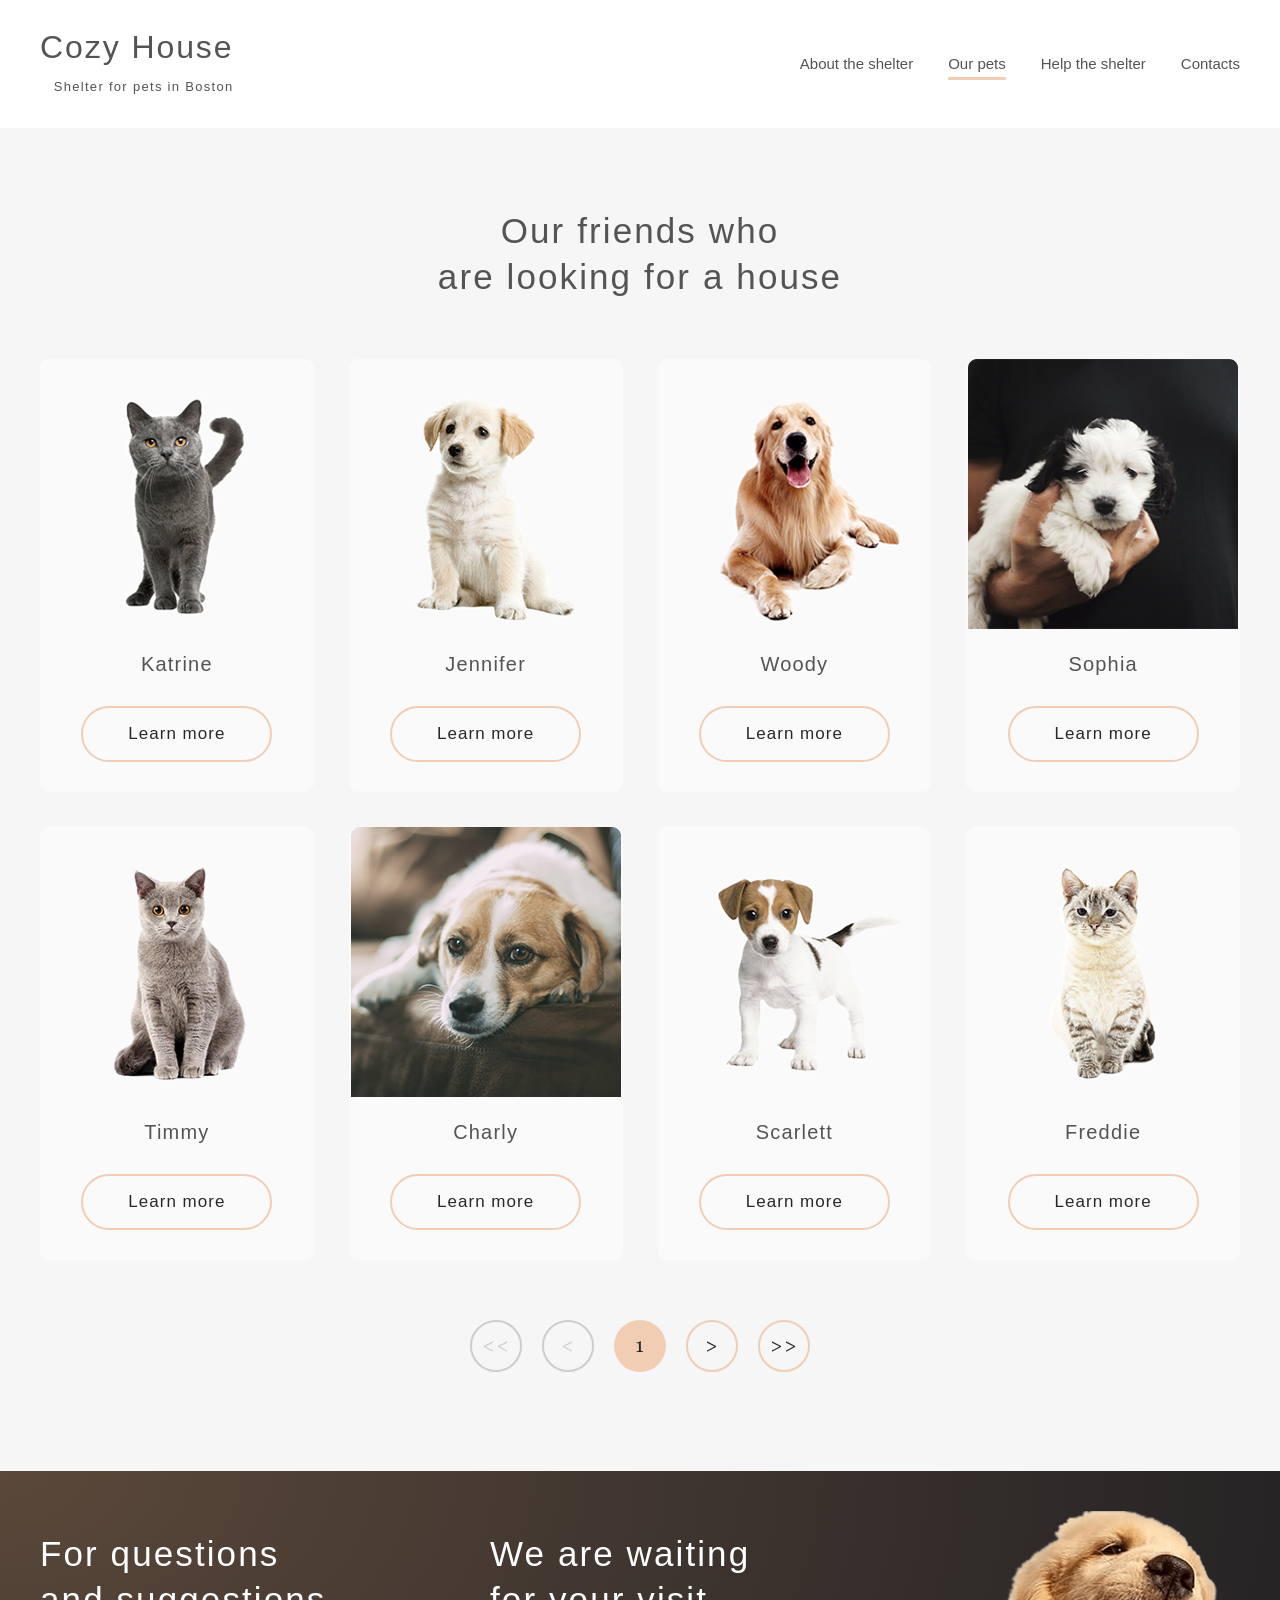
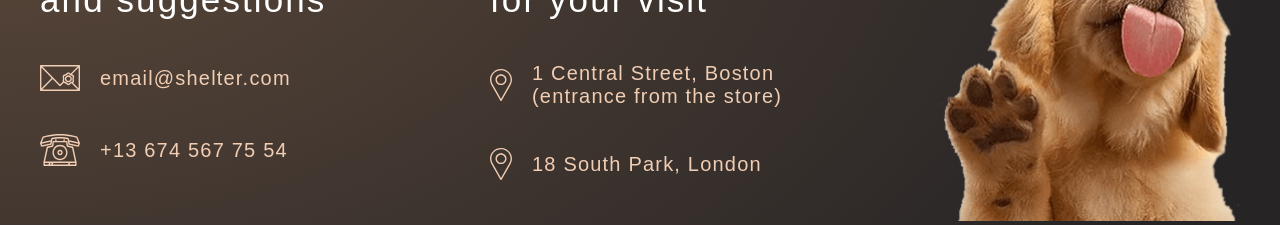
==== shelter/pets.html @ e0297986 "feat: add cursor pointer on pets pagination (Mon, Jun 15, 2026 02:22:07 PM)" ====
<!DOCTYPE html>
<html lang="en">
<head>
    <meta charset="UTF-8">
    <meta name="viewport" content="width=device-width, initial-scale=1.0">
    <title>Our Pets</title>
    <link rel="stylesheet" href="./style.css">
    <link rel="icon" type="image/png" sizes="16x16" href="./IMG/favicon.ico">
</head>
<body>
    <div class="wrapper">
        <div class="header-container">
                <header class="pets-header">
                    <a href="index.html" class="logo-link">
                         <div class="logo">
                            <div class="logo__title">
                                Cozy House
                            </div>
                            <div class="logo__subtitle">
                                Shelter for pets in Boston
                            </div>
                        </div>
                    </a>

                    <nav class="pets-nav">
                        <a href="index.html">About the shelter</a>
                        <a class="pets-active" href="pets.html">Our pets</a>
                        <a href="#our-help">Help the shelter</a>
                        <a href="#contacts">Contacts</a>
                    </nav>
                </header>
        </div>

        <section class="our-pets">
            <div class="our-pets__container container ">
                <h1 class="pets-h">Our friends who<br> are looking for a house</h1>

                <div class="pets-wrapper">
                    <div class="pet-card">
                        <figure>
                            <img src="./IMG/pets-card/pets-katrine.png" alt="Katrine">
                            
                            <figcaption>
                                Katrine
                            </figcaption>
                        </figure>
                            
                        <button class="second-button">
                            Learn more
                        </button>
                    </div>

                    <div class="pet-card">
                        <figure>
                            <img src="./IMG/pets-card/pets-jennifer.png" alt="Jennifer">
                            
                            <figcaption>
                                Jennifer
                            </figcaption>
                        </figure>
                            
                        <button class="second-button">
                            Learn more
                        </button>
                    </div>

                    <div class="pet-card">
                        <figure>
                            <img src="./IMG/pets-card/pets-woody.png" alt="Woody">
                            
                            <figcaption>
                                Woody
                            </figcaption>
                        </figure>
                            
                        <button class="second-button">
                            Learn more
                        </button>
                    </div>

                    <div class="pet-card">
                        <figure>
                            <img src="./IMG/pets-card/pets-sophia.png" alt="Sophia">
                            
                            <figcaption>
                                Sophia
                            </figcaption>
                        </figure>
                            
                        <button class="second-button">
                            Learn more
                        </button>
                    </div>

                    <div class="pet-card">
                        <figure>
                            <img src="./IMG/pets-card/pets-timmy.png" alt="Timmy">
                                
                            <figcaption>
                                Timmy
                            </figcaption>
                        </figure>
                            
                        <button class="second-button">
                            Learn more
                        </button>
                    </div>

                    <div class="pet-card">
                        <figure>
                            <img src="./IMG/pets-card/pets-charly.png" alt="Charly">
                            
                            <figcaption>
                                Charly
                            </figcaption>
                        </figure>
                            
                        <button class="second-button">
                            Learn more
                        </button>
                    </div>

                    <div class="pet-card">
                        <figure>
                            <img src="./IMG/pets-card/pets-scarlet.png" alt="Scarlett">
                            
                            <figcaption>
                                Scarlett
                            </figcaption>
                        </figure>
                            
                        <button class="second-button">
                            Learn more
                        </button>
                    </div>

                    <div class="pet-card">
                        <figure>
                            <img src="./IMG/pets-card/pets-freddie.png" alt="Freddie">
                            
                            <figcaption>
                                Freddie
                            </figcaption>
                        </figure>
                            
                        <button class="second-button">
                            Learn more
                        </button>
                    </div>

                </div>

                <div class="our-pets__pagination">
                    <div class="btn-first btn-inactive">
                        <img src="./IMG/pagination/button_paginator_inactive_first.svg" alt="button first">    
                    </div>
                    <div class="btn-prev btn-inactive">
                        <img src="./IMG/pagination/button_paginator_inactive_previos.svg" alt="button previos">
                    </div>
                    <div class="btn-active pagination__btn">
                        <img src="./IMG/pagination/button_paginator_active.svg" alt="button active">
                    </div>
                    <div class="btn-next pagination__btn">
                        <img src="./IMG/pagination/button_paginator_next.svg" alt="button next">
                    </div>
                    <div class="btn-last pagination__btn">
                        <img src="./IMG/pagination/button_paginator_last.svg" alt="button last">
                    </div>
                </div>
            </div>
        </section>

        <footer class="pets-footer">
            <div class="container">

                <div class="footer__contacts" id="contacts">
                    <div class="footer__subheading">
                        For questions and suggestions
                    </div>

                    <div class="footer__link">
                        <div class="footer-icon">
                            <svg width="40" height="32" viewBox="0 0 40 32" fill="none" xmlns="http://www.w3.org/2000/svg">
                                <path d="M39.315 3H0.684964C0.5033 3 0.329077 3.07325 0.200621 3.20362C0.0721657 3.334 0 3.51084 0 3.69522V28.3048C0 28.4892 0.0721657 28.666 0.200621 28.7964C0.329077 28.9268 0.5033 29 0.684964 29H39.315C39.4967 29 39.6709 28.9268 39.7994 28.7964C39.9278 28.666 40 28.4892 40 28.3048V3.69522C40 3.51084 39.9278 3.334 39.7994 3.20362C39.6709 3.07325 39.4967 3 39.315 3ZM32.5774 18.0331C32.6846 18.5259 32.7954 19.0355 32.6513 19.2882C32.4966 19.5596 31.9966 19.7173 31.5131 19.8699C31.1316 19.9902 30.7373 20.1147 30.3857 20.3212C30.0461 20.5206 29.7523 20.8001 29.4683 21.0704C29.0772 21.4426 28.7079 21.794 28.374 21.794C28.04 21.794 27.6706 21.4425 27.2797 21.0704C26.9956 20.8001 26.7018 20.5205 26.3622 20.3212C26.0107 20.1147 25.6163 19.9903 25.2348 19.8699C24.7513 19.7173 24.2513 19.5596 24.0967 19.2882C23.9526 19.0355 24.0633 18.5259 24.1705 18.0331C24.2584 17.6285 24.3493 17.2103 24.3493 16.7821C24.3493 16.354 24.2584 15.9356 24.1705 15.5311C24.0633 15.0383 23.9526 14.5288 24.0967 14.2759C24.2513 14.0046 24.7513 13.8468 25.2348 13.6942C25.6163 13.5739 26.0107 13.4494 26.3622 13.243C26.7018 13.0435 26.9956 12.764 27.2797 12.4937C27.6706 12.1216 28.04 11.7701 28.374 11.7701C28.7079 11.7701 29.0773 12.1216 29.4683 12.4937C29.7523 12.764 30.0461 13.0435 30.3857 13.243C30.7373 13.4493 31.1316 13.5738 31.5131 13.6941C31.9966 13.8467 32.4966 14.0045 32.6512 14.2758C32.7954 14.5286 32.6846 15.0381 32.5774 15.5309C32.4895 15.9354 32.3986 16.3537 32.3986 16.7819C32.3986 17.2102 32.4895 17.6286 32.5774 18.0331ZM30.5975 11.6608C30.5345 11.6024 30.4705 11.5416 30.4053 11.4795C29.8904 10.9896 29.2497 10.3798 28.374 10.3798C27.4982 10.3798 26.8575 10.9896 26.3426 11.4795C26.1045 11.7061 25.8796 11.9201 25.6761 12.0396C25.4574 12.168 25.1518 12.2645 24.8281 12.3666C24.1276 12.5876 23.3336 12.8381 22.9109 13.5797C22.5001 14.3004 22.6768 15.1134 22.8328 15.8307C22.9081 16.1777 22.9794 16.5055 22.9794 16.7821C22.9794 17.0587 22.9081 17.3866 22.8328 17.7336C22.6975 18.3556 22.5473 19.0496 22.7775 19.693L19.9997 22.5464L2.32449 4.39044H37.6748L30.5975 11.6608ZM11.7007 16L1.36993 26.6116V5.38812L11.7007 16ZM12.6635 16.989L19.5124 24.0242C19.5761 24.0896 19.6519 24.1416 19.7356 24.177C19.8192 24.2125 19.9089 24.2308 19.9996 24.2308C20.0902 24.2308 20.18 24.2125 20.2636 24.177C20.3472 24.1416 20.4231 24.0896 20.4868 24.0242L23.6841 20.7398C24.044 20.9494 24.4495 21.0781 24.8281 21.1976C25.1518 21.2997 25.4575 21.3962 25.6761 21.5245C25.8796 21.644 26.1044 21.8581 26.3426 22.0846C26.8575 22.5746 27.4982 23.1844 28.374 23.1844C29.2496 23.1844 29.8904 22.5746 30.4053 22.0846C30.6434 21.858 30.8682 21.644 31.0718 21.5244C31.2043 21.4466 31.3691 21.3806 31.5502 21.3179L37.675 27.6094H2.32431L12.6635 16.989ZM32.9664 20.7946C33.3117 20.6108 33.6223 20.3612 33.8371 19.9846C34.2479 19.2639 34.0711 18.4508 33.9151 17.7336C33.8398 17.3866 33.7686 17.0587 33.7686 16.7821C33.7686 16.5055 33.8398 16.1777 33.9151 15.8307C34.0711 15.1134 34.2479 14.3005 33.837 13.5797C33.4142 12.8381 32.6203 12.5876 31.9197 12.3666L31.8559 12.3463L38.6301 5.38738V26.6122L32.9664 20.7946Z" fill="#F1CDB3" />
                                <path d="M28.374 13.2424C26.451 13.2424 24.8865 14.8302 24.8865 16.782C24.8865 18.7337 26.451 20.3215 28.374 20.3215C30.297 20.3215 31.8614 18.7337 31.8614 16.782C31.8614 14.8302 30.2969 13.2424 28.374 13.2424ZM28.374 18.9311C27.2064 18.9311 26.2564 17.967 26.2564 16.782C26.2564 15.5969 27.2063 14.6328 28.374 14.6328C29.5416 14.6328 30.4915 15.5969 30.4915 16.782C30.4915 17.967 29.5415 18.9311 28.374 18.9311Z" fill="#F1CDB3" />
                            </svg>
                        </div>                  
                        <a href="mailto:email@shelter.com">email@shelter.com</a>
                    </div>

                    <div class="footer__link">
                        <div class="footer-icon">
                            <svg width="40" height="32" viewBox="0 0 40 32" fill="none" xmlns="http://www.w3.org/2000/svg">
                                <path d="M39.9461 8.89543L37.5102 2.9049C37.4685 2.80251 37.4043 2.71139 37.3226 2.63868C37.2408 2.56598 37.1437 2.51367 37.0389 2.48585L34.111 1.70799C25.5388 -0.569376 14.4609 -0.569281 5.88906 1.70799L2.96105 2.48585C2.85626 2.51367 2.75918 2.56598 2.67743 2.63868C2.59568 2.71139 2.53147 2.80251 2.48984 2.9049L0.0539764 8.89543C-0.0131281 9.06038 -0.0178273 9.24503 0.0407965 9.41333L1.01509 12.2089C1.07166 12.3713 1.18339 12.5075 1.32986 12.5925C1.47633 12.6775 1.64776 12.7056 1.8128 12.6717L11.0692 10.7747C11.2084 10.7462 11.3359 10.675 11.4348 10.5706C11.5337 10.4661 11.5993 10.3334 11.623 10.19L12.4245 5.32594C16.8365 4.18994 23.1635 4.18994 27.5753 5.32594L28.3769 10.19C28.4006 10.3335 28.4662 10.4663 28.5651 10.5707C28.664 10.6751 28.7915 10.7463 28.9307 10.7748L38.187 12.6718C38.3521 12.7056 38.5234 12.6774 38.6699 12.5924C38.8164 12.5075 38.9281 12.3714 38.9848 12.209L39.9592 9.41343C40.0178 9.2451 40.0131 9.06043 39.9461 8.89543ZM2.13193 11.1412L1.63183 9.70624L10.5973 7.78606L10.321 9.46295L2.13193 11.1412ZM11.6222 4.0568C11.4935 4.09314 11.3777 4.16636 11.2883 4.26784C11.1989 4.36933 11.1396 4.49486 11.1174 4.62969L10.848 6.26453L1.85991 8.1896L3.65015 3.78707L6.2409 3.09877C14.5991 0.878304 25.4007 0.878208 33.7593 3.09877L36.35 3.78707L38.1403 8.1896L29.1522 6.26453L28.8828 4.62969C28.8606 4.49487 28.8013 4.36936 28.7119 4.26788C28.6224 4.1664 28.5066 4.09318 28.378 4.0568C23.6016 2.70615 16.3984 2.70615 11.6222 4.0568ZM37.8681 11.1412L29.6792 9.46295L29.4028 7.78606L38.3682 9.70624L37.8681 11.1412Z" fill="#F1CDB3" />
                                <path d="M33.2901 13.1186C33.261 12.9842 33.1948 12.8612 33.0995 12.7643C33.0041 12.6673 32.8836 12.6005 32.7522 12.5717L27.9776 11.526L27.3764 7.51395C27.351 7.34431 27.2672 7.18959 27.1401 7.07781C27.013 6.96603 26.851 6.90458 26.6835 6.90458H24.814V5.96398C24.814 5.56724 24.5002 5.2456 24.1129 5.2456C23.7257 5.2456 23.4119 5.56724 23.4119 5.96398V6.90458H16.5882V5.96398C16.5882 5.56724 16.2744 5.2456 15.8871 5.2456C15.4999 5.2456 15.1861 5.56724 15.1861 5.96398V6.90458H13.3166C13.1491 6.90458 12.9871 6.96603 12.86 7.07781C12.7329 7.18959 12.6491 7.34431 12.6237 7.51395L12.0224 11.526L7.24791 12.5717C7.11654 12.6005 6.996 12.6673 6.90063 12.7643C6.80527 12.8612 6.73908 12.9842 6.70996 13.1186L3.46796 28.0878C3.45692 28.1389 3.45134 28.1911 3.45132 28.2434V31.2816C3.45132 31.4721 3.52519 31.6549 3.65666 31.7896C3.78814 31.9243 3.96645 32 4.15239 32H35.8477C36.0336 32 36.212 31.9243 36.3434 31.7896C36.4749 31.6549 36.5488 31.4721 36.5488 31.2816V28.2434C36.5488 28.1911 36.5432 28.1389 36.5321 28.0878L33.2901 13.1186ZM7.98131 13.8802L12.7885 12.8273C12.9276 12.7968 13.0544 12.7238 13.152 12.6178C13.2496 12.5118 13.3134 12.3779 13.335 12.2338L13.9183 8.34134H26.0819L26.6651 12.2338C26.6867 12.3779 26.7505 12.5118 26.8481 12.6178C26.9457 12.7238 27.0725 12.7968 27.2115 12.8273L32.0189 13.8802L34.9741 27.5251H5.0261L7.98131 13.8802ZM11.7966 28.9618L10.8935 30.5632H9.82782L10.7309 28.9618H11.7966ZM13.416 28.9618H28.6721L27.769 30.5632H12.513L13.416 28.9618ZM4.85345 28.9618H9.11142L8.20836 30.5632H4.85345V28.9618ZM29.3885 30.5632L30.2916 28.9618H35.1466V30.5632H29.3885Z" fill="#F1CDB3" />
                                <path d="M20 26.1606C24.1492 26.1606 27.5248 22.7016 27.5248 18.45C27.5248 14.1983 24.1492 10.7393 20 10.7393C15.8509 10.7393 12.4753 14.1983 12.4753 18.45C12.4753 22.7016 15.8509 26.1606 20 26.1606ZM20 12.1761C23.3761 12.1761 26.1227 14.9905 26.1227 18.45C26.1227 21.9094 23.3761 24.7238 20 24.7238C16.624 24.7238 13.8774 21.9094 13.8774 18.45C13.8774 14.9905 16.624 12.1761 20 12.1761Z" fill="#F1CDB3" />
                                <path d="M20 21.1847C21.4717 21.1847 22.6691 19.9578 22.6691 18.4497C22.6691 16.9416 21.4717 15.7147 20 15.7147C18.5283 15.7147 17.3309 16.9416 17.3309 18.4497C17.3309 19.9578 18.5283 21.1847 20 21.1847ZM20 17.1514C20.6987 17.1514 21.267 17.7338 21.267 18.4497C21.267 19.1656 20.6987 19.7479 20 19.7479C19.3014 19.7479 18.733 19.1656 18.733 18.4497C18.733 17.7339 19.3014 17.1514 20 17.1514Z" fill="#F1CDB3" />
                            </svg>
                        </div>
                        <a href="tel:+136745677554">+13 674 567 75 54</a>
                    </div>                
                </div>

                <div class="footer__address">
                    <div class="footer__subheading">
                        We are waiting for your visit
                    </div>

                    <div class="footer__link">
                        <div class="footer-icon">
                            <svg width="22" height="32" viewBox="0 0 22 32" fill="none" xmlns="http://www.w3.org/2000/svg">
                                <path d="M11 0C4.93471 0 0 4.78519 0 10.6667C0 12.4323 0.455231 14.1829 1.32064 15.7357L10.3985 31.6562C10.5193 31.8685 10.7496 32 11 32C11.2504 32 11.4807 31.8685 11.6015 31.6562L20.6827 15.7304C21.5448 14.1829 22 12.4323 22 10.6666C22 4.78519 17.0653 0 11 0ZM19.4762 15.0905L11 29.9557L2.52714 15.0964C1.77317 13.7435 1.37504 12.2116 1.37504 10.6667C1.37504 5.52019 5.69275 1.33337 11 1.33337C16.3073 1.33337 20.625 5.52025 20.625 10.6667C20.625 12.2116 20.2268 13.7435 19.4762 15.0905Z" fill="#F1CDB3" />
                                <path d="M11 5.33329C7.96737 5.33329 5.50005 7.72585 5.50005 10.6666C5.50005 13.6074 7.96737 16 11 16C14.0327 16 16.5 13.6074 16.5 10.6667C16.5 7.72592 14.0327 5.33329 11 5.33329ZM11 14.6667C8.72534 14.6667 6.87502 12.8724 6.87502 10.6667C6.87502 8.46092 8.72534 6.66667 11 6.66667C13.2747 6.66667 15.125 8.46092 15.125 10.6667C15.125 12.8724 13.2747 14.6667 11 14.6667Z" fill="#F1CDB3" />
                            </svg>
                        </div>
                        <a href="https://www.google.com/maps/place/19%C2%B056'56.4%22S+69%C2%B038'02.4%22W/@-19.9489949,-69.6365749,1078m/data=!3m2!1e3!4b1!4m4!3m3!8m2!3d-19.949!4d-69.634?entry=ttu&g_ep=EgoyMDI2MDYwMy4xIKXMDSoASAFQAw%3D%3D" target="_blank">1 Central Street, Boston (entrance from the store)</a>
                    </div>
                    
                    <div class="footer__link">
                        <div class="footer-icon">
                            <svg width="22" height="32" viewBox="0 0 22 32" fill="none" xmlns="http://www.w3.org/2000/svg">
                                <path d="M11 0C4.93471 0 0 4.78519 0 10.6667C0 12.4323 0.455231 14.1829 1.32064 15.7357L10.3985 31.6562C10.5193 31.8685 10.7496 32 11 32C11.2504 32 11.4807 31.8685 11.6015 31.6562L20.6827 15.7304C21.5448 14.1829 22 12.4323 22 10.6666C22 4.78519 17.0653 0 11 0ZM19.4762 15.0905L11 29.9557L2.52714 15.0964C1.77317 13.7435 1.37504 12.2116 1.37504 10.6667C1.37504 5.52019 5.69275 1.33337 11 1.33337C16.3073 1.33337 20.625 5.52025 20.625 10.6667C20.625 12.2116 20.2268 13.7435 19.4762 15.0905Z" fill="#F1CDB3" />
                                <path d="M11 5.33329C7.96737 5.33329 5.50005 7.72585 5.50005 10.6666C5.50005 13.6074 7.96737 16 11 16C14.0327 16 16.5 13.6074 16.5 10.6667C16.5 7.72592 14.0327 5.33329 11 5.33329ZM11 14.6667C8.72534 14.6667 6.87502 12.8724 6.87502 10.6667C6.87502 8.46092 8.72534 6.66667 11 6.66667C13.2747 6.66667 15.125 8.46092 15.125 10.6667C15.125 12.8724 13.2747 14.6667 11 14.6667Z" fill="#F1CDB3" />
                            </svg>
                        </div>
                        <a href="https://www.google.com/maps/place/19%C2%B056'56.4%22S+69%C2%B038'02.4%22W/@-16.6772664,-44.7036442,8921909m/data=!3m1!1e3!4m4!3m3!8m2!3d-19.949!4d-69.634?entry=ttu&g_ep=EgoyMDI2MDYwMy4xIKXMDSoASAFQAw%3D%3D"  target="_blank">18 South Park, London </a>
                    </div>
                </div>

                <div class="footer__img">
                    <img src="./IMG/footer-puppy.png" alt="footer puppy">
                </div>
            </div>
        </footer>
    </div>
</body>
</html>
---- shelter/style.css ----
/* body {
  overflow-y: hidden;
} */

html {
  scroll-behavior: smooth;
}

:root {
  --font-family: "Georgia", sans-serif;
  --second-family: "Arial", sans-serif;
  --third-family: "Inter", sans-serif;
}

:root {
	--color-light-xl: #fff;
	--color-light-l: #f6f6f6;
	--color-light-s: #fafafa;
	--color-dark-s: #cdcdcd;
	--color-dark-m: #b2b2b2;
	--color-dark-l: #545454;
	--color-dark-xl: #4c4c4c;
	--color-dark-2xl: #444;
	--color-dark-3xl: #292929;
	--color-primary: #f1cdb3;
	--color-primary-light: #fddcc4;
	--start-screen-gradient-background: #211f20;
	--footer-gradient-background: #211f20;
}

* {
    box-sizing: border-box;
    margin:0;
    padding: 0;
}

.main-h1 {
    width: 70%;
    font-family: var(--font-family);
    font-weight: 400;
    font-size: 44px;
    line-height: 130%;
    color: var(--color-light-xl);
}



h2,
.pets-h {
    text-align: center;
    font-family: var(--font-family);
    font-weight: 400;
    font-size: 35px;
    line-height: 130%;
    letter-spacing: 0.06em;
    color: var(--color-dark-l);
}

p {
    font-family: var(--second-family);
    font-weight: 400;
    font-size: 15px;
    line-height: 160%;
    color: var(--color-dark-xl);
}

.wrapper {
    width: 100%;
    margin-left: auto;
    margin-right: auto;
}

section {
    display: flex;
    width: 100%;
    padding: 85px 0 95px 0;
}

.container {
    width: 1280px;
    margin-left: auto;
    margin-right: auto;
    padding: 0 40px 0 40px;
    display: flex;
    justify-content: center;
}

button {
    border-width: 0;
    box-shadow: none;
    outline: none;
    font-family: var(--font-family);
    font-weight: 400;
    font-size: 17px;
    line-height: 130%;
    letter-spacing: 0.06em;
    color: var(--color-dark-3xl);
}

button:hover {
    cursor: pointer;
    box-shadow: none;
    background: var(--color-primary-light);
}

.primary_button {
    width: fit-content;
    padding: 15px 45px;
    border-radius: 100px;

    color: var(--color-dark-3xl);
    background: var(--color-primary);

    text-decoration: none;
    font-family: var(--font-family);
    font-weight: 400;
    font-size: 17px;
    line-height: 130%;
    letter-spacing: 0.06em;
    
}

.primary_button:hover {
    cursor: pointer;
    box-shadow: none;
    background: var(--color-primary-light);
}

.second-button {
    border: 2px solid var(--color-primary);
    border-radius: 100px;
    padding: 15px 45px;
    background: var(--color-light-s);
}

/*--START SCREEN---------------------------------------------------------------------*/

.start-screen {
    width: 100%;
    display: flex;
    justify-content: space-between;
    align-items: center;
    overflow: hidden;

    background: radial-gradient(100% 215.42% at 0% 0%, #5B483A 0%, #262425 100%), #211F20;
}

.start-screen .container {
    padding-top: 30px;
    flex-direction: column;
    gap: 90px;
}

header {
    width: 100%;
    display: flex;
    justify-content: space-between;
    align-items: center;
    color: var(--color-dark-l);
}

.header-container {
    width: 1280px;
    display: flex;
    align-items: center;
    padding: 30px 40px 30px 40px;
}

.pets-header .logo__title,
.pets-header .logo__subtitle,
.pets-header .logo__title,
.pets-header nav a {
    color: var(--color-dark-l);
}

.logo {
    display: flex;
    flex-direction: column;
    /* justify-content: flex-end; */
    gap: 10px;
}

.logo__title {
    font-family: var(--font-family);
    font-size: 32px;
    line-height: 110%;
    letter-spacing: 0.06em;
    color: var(--color-primary);
}

.logo__subtitle {
    font-family: var(--second-family);
    font-size: 13px;
    letter-spacing: 0.1em;
    color: var(--color-light-xl);
    text-align: right;
}

nav {
    display: flex;
    gap: 35px;
}

nav a {
    text-decoration: none;

    font-family: var(--second-family);
    font-size: 15px;
    line-height: 160%;
    color: var(--color-dark-s);
}

nav a:hover,
.active {
    text-decoration: underline;
    text-decoration-thickness: 3px;
    text-underline-offset: 8px;
 
    text-decoration-color: var(--color-primary);
    color: var(--color-light-s);
}

.pets-nav a:hover {
    text-decoration: underline;
    text-decoration-thickness: 3px;
    text-underline-offset: 8px;
 
    text-decoration-color: var(--color-primary);
    color: var(--color-dark-3xl);
}

.active:hover {
    cursor: default;
}

.pets-active {
    text-decoration: underline;
    text-decoration-thickness: 3px;
    text-underline-offset: 8px;
    text-decoration-color: var(--color-primary);
    cursor: default;
    color: var(--color-dark-3xl);
}

.pets-nav a.pets-active:hover {
    color: var(--color-dark-l);
}

.hero {
    display:flex;
    justify-content: space-between;
    align-items: center;
    gap: 40px;
}

.hero__message {
    width: 40%;
    display: flex;
    flex-direction: column;
    gap: 42px;
    padding-bottom: 75px;
}

.hero__message p {
    color: var(--color-dark-s)
}

.hero__img {
    width: 60%;
}

.hero__img img {
    width: 100%;
    display: block;
}

/*--ABOUT section---------------------------------------------------------------------*/

.about {
    padding-top: 85px;
    padding-bottom: 95px;
    background: var(--color-light-xl);
}

.about .container {
    display: flex;
    justify-content: center;
    align-items: center;
    padding-top: 0;
}

.about__img {
    margin-right: 120px;
    display: flex;
    justify-content: center;
}

.about__message {
    width: 430px;
    display: flex;
    flex-direction: column;
    gap: 25px;
}

/*--SLIDER section---------------------------------------------------------------------*/

.slider-section {
    background: var(--color-light-l);
}

.slider {
    width: 100%;
    display: flex;
    align-items: center;
    gap: 55px;
}

.slider-section .container {
    padding-top: 0;
    flex-direction: column;
    align-items: center;
    gap: 60px;
}

.slider-section h2 {
    text-align: center;
}

.slide svg:hover {
    cursor:pointer;
    border-radius: 100px;
    border: none;
    background: var(--color-primary-light);
}

.slider-wrapper {
    width: fit-content;
    overflow: hidden;
}

.slider-line {
    width: fit-content;
    display: flex;
    gap: 90px;
    overflow: hidden;

    transition: transform 1s linear;
}

.pet-card {
    display: flex;
    flex-direction: column;
    align-items: center;
    gap: 30px;
    padding-bottom: 30px;
    border-radius: 9px;
    background: var(--color-light-s);
}

.pet-card:hover {
    cursor:pointer;
    background: var(--color-light-xl);
}

.pet-card figcaption {
    margin-top: 20px;
    font-family: var(--font-family);
    font-size: 20px;
    letter-spacing: 0.06em;
    text-align: center;
    color: var(--color-dark-l);
}

.pet-card:hover .second-button {
    border: 2px solid var(--color-primary-light);
    background: var(--color-primary-light);
}

/*--HELP section---------------------------------------------------------------------*/

.help {
    justify-content: center;
}

.help h2 {
    width: 25%;
    text-align: center;
}

.help .container {
    padding: 0;
    flex-direction: column;
    align-items: center;
    gap: 60px;
}

.help__list {
    width: 85%;
    display: flex;
    flex-wrap: wrap;
    justify-content: center;
    gap: 55px 120px;
}

.help__card {
    display: flex;
    flex-direction: column;
    align-items: center;
    gap: 25px;
}

.help__description {
    font-family: var(--font-family);
    font-size: 20px;
    line-height: 115%;
    letter-spacing: 0.06em;
    text-align: center;
    color: var(--color-dark-l);
}

/*--DONATION section---------------------------------------------------------------------*/

.donation {
    display: flex;
    background: var(--color-light-l);
}

.donation__wrapper {
    width: 75%;
    padding: 0;
    display: flex;
}

.donation__img {
    margin-right: 25px;
    display: flex;
    align-items: center;
}

.donation__message {
    display: flex;
    flex-direction: column;
    
    gap: 20px;   
}

.donation__bank {
    width: fit-content;
    padding: 10px 15px;
    border-radius: 9px;

    display: flex;
    gap: 15px;    

    background: var(--color-primary);
}

.donation__card-icon,
.donation__card-numbers {
    display: flex;
    align-items: center;
}

.donation__message h2 {
    display: block;
}

.donation__subheading {
    font-family: var(--font-family);
    font-weight: 400;
    font-size: 15px;
    line-height: 110%;
    letter-spacing: 0.06em;
    color: var(--color-dark-l);
}

.donation__info {
    font-family: var(--second-family);
    font-style: italic;
    font-size: 12px;
    line-height: 150%;
    color: var(--color-dark-m);
}

.donation__card-numbers,
.logo-link {
    text-decoration: none;
    font-family: var(--font-family);
    font-size: 20px;
    line-height: 115%;
    letter-spacing: 0.06em;
    color: var(--color-dark-l);
}

/*--FOOTER-------------------------------------------------------------------------------*/

footer {
    background: radial-gradient(100% 215.42% at 0% 0%, #5B483A 0%, #262425 100%), #211F20;
}

footer .container {
    padding-top: 40px;
    justify-content: space-between;
}

.footer__contacts,
.footer__address {
    width: 25%;
    height: 100%;
    margin-top: 20px;
    margin-bottom: 35px;
    display: flex;
    flex-direction: column;
    gap: 40px;
}

.footer__subheading {
    font-family: var(--font-family);
    font-size: 35px;
    line-height: 130%;
    letter-spacing: 0.06em;
    color: var(--color-light-xl);
}

.footer-icon {
    display: flex;
    align-items: center;
}

.footer__link {
    display: flex;
    align-items: center;
    gap: 20px;
}

.footer__link a {
    text-decoration: none;
    font-family: var(--font-family);
    font-size: 20px;
    line-height: 115%;
    letter-spacing: 0.06em;
    color: var(--color-primary);
}

/*--OUR PETS PAGE-------------------------------------------------------------------------------*/

.our-pets {
    padding-top: 80px;
    background: var(--color-light-l);
}

.header-container {
    margin-left: auto;
    margin-right: auto;
}

.our-pets__container {
    display: flex;
    flex-direction: column;
    align-items: center;
    gap: 60px;
}

.our-pets__container h2 {
    text-align: center;
}

.pets-wrapper {
    width: 100%;
    display: grid;
    gap: 35px;
    grid-template-columns: repeat(4, 1fr);
    grid-template-rows: repeat(2, 1fr);
}

.our-pets__pagination {
    display: flex;
    gap: 20px;
}

.pagination__btn:hover {
    cursor:pointer;
}
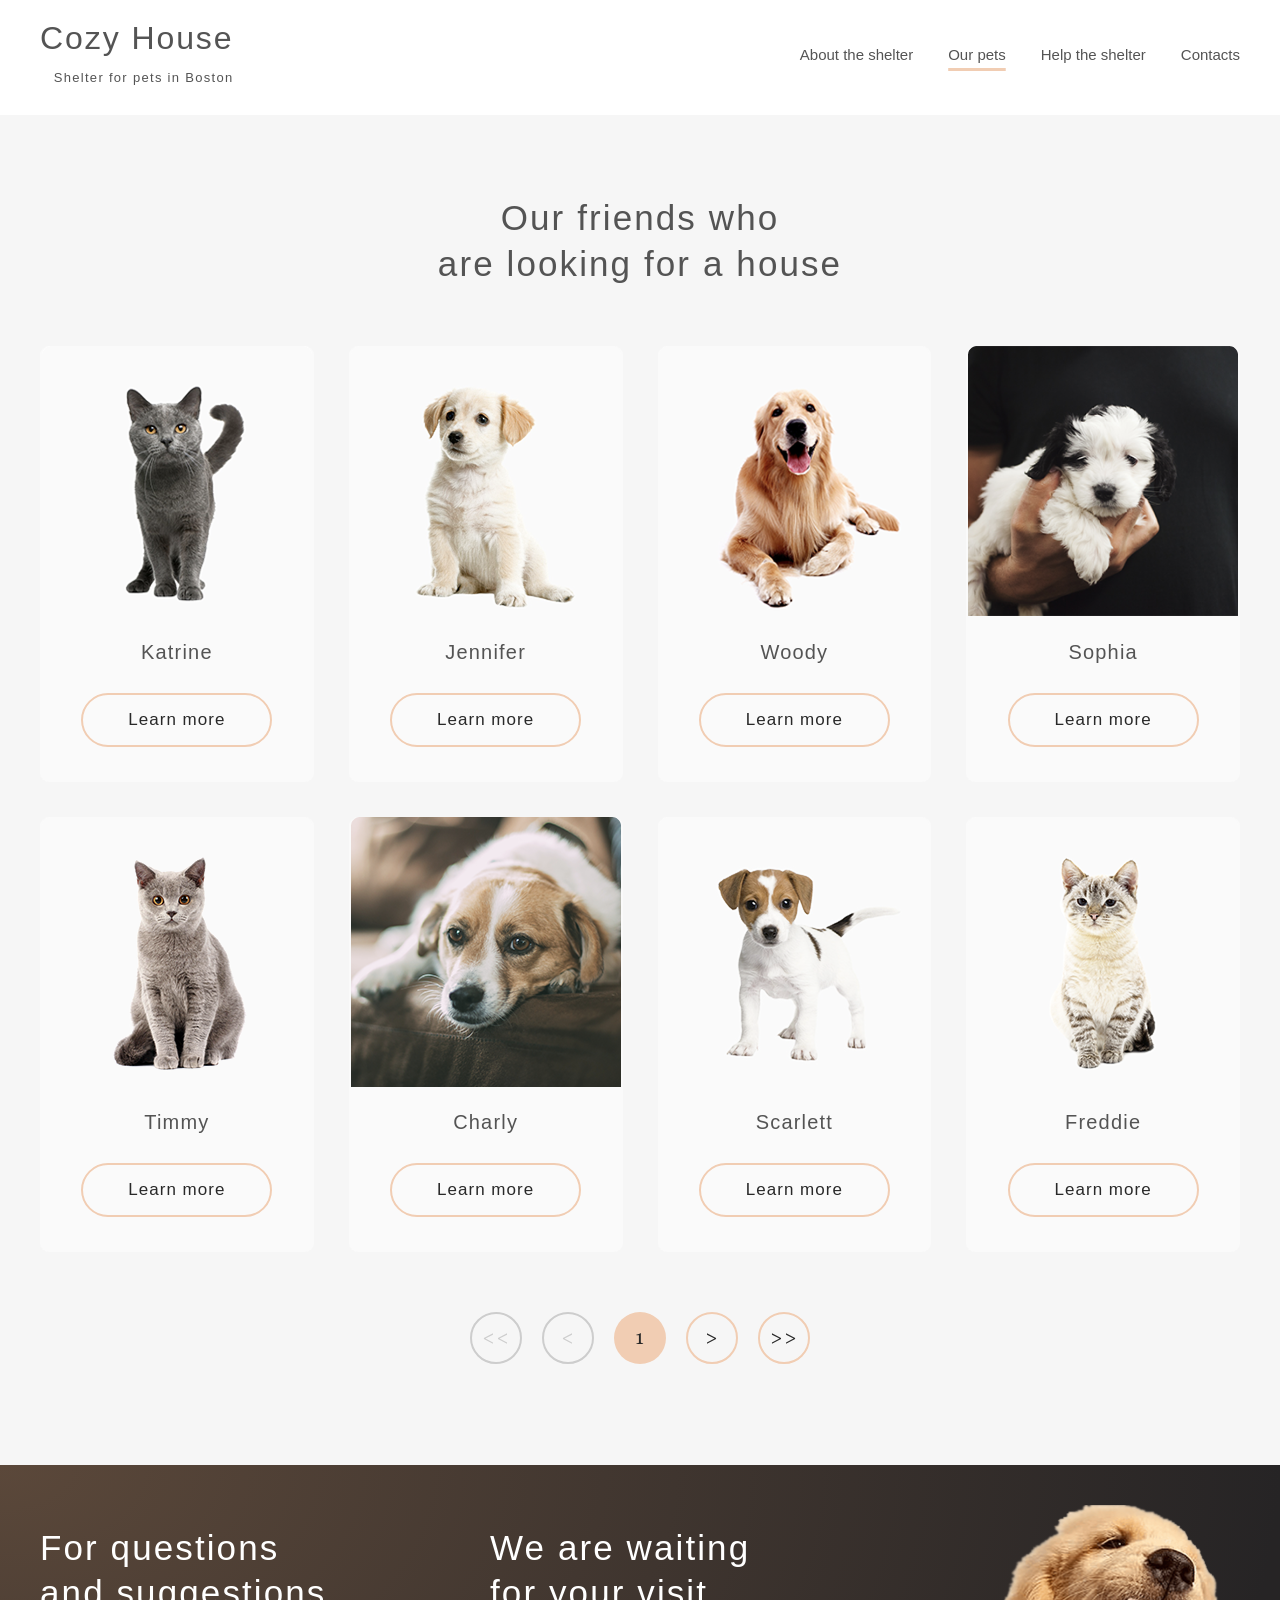
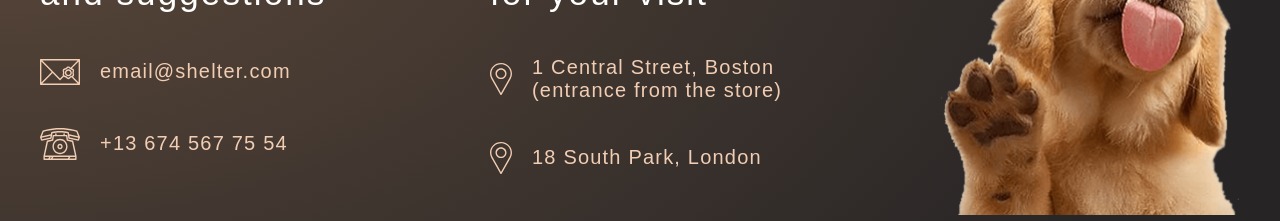
==== commit 4e4f7d02: "feat: implement pets page for 768px (Fri, Jun 19, 2026 07:45:28 PM)" ====
--- a/shelter/pets.html
+++ b/shelter/pets.html
@@ -1,5 +1,6 @@
 <!DOCTYPE html>
 <html lang="en">
+
 <head>
     <meta charset="UTF-8">
     <meta name="viewport" content="width=device-width, initial-scale=1.0">
@@ -7,28 +8,29 @@
     <link rel="stylesheet" href="./style.css">
     <link rel="icon" type="image/png" sizes="16x16" href="./IMG/favicon.ico">
 </head>
+
 <body>
     <div class="wrapper">
         <div class="header-container">
-                <header class="pets-header">
-                    <a href="index.html" class="logo-link">
-                         <div class="logo">
-                            <div class="logo__title">
-                                Cozy House
-                            </div>
-                            <div class="logo__subtitle">
-                                Shelter for pets in Boston
-                            </div>
-                        </div>
-                    </a>
-
-                    <nav class="pets-nav">
-                        <a href="index.html">About the shelter</a>
-                        <a class="pets-active" href="pets.html">Our pets</a>
-                        <a href="#our-help">Help the shelter</a>
-                        <a href="#contacts">Contacts</a>
-                    </nav>
-                </header>
+            <header class="pets-header">
+                <a href="index.html" class="logo-link">
+                    <div class="logo">
+                        <div class="logo__title">
+                            Cozy House
+                        </div>
+                        <div class="logo__subtitle">
+                            Shelter for pets in Boston
+                        </div>
+                    </div>
+                </a>
+
+                <nav class="pets-nav">
+                    <a href="index.html">About the shelter</a>
+                    <a class="pets-active" href="pets.html">Our pets</a>
+                    <a href="index.html#our-help">Help the shelter</a>
+                    <a href="#contacts">Contacts</a>
+                </nav>
+            </header>
         </div>
 
         <section class="our-pets">
@@ -39,12 +41,12 @@
                     <div class="pet-card">
                         <figure>
                             <img src="./IMG/pets-card/pets-katrine.png" alt="Katrine">
-                            
+
                             <figcaption>
                                 Katrine
                             </figcaption>
                         </figure>
-                            
+
                         <button class="second-button">
                             Learn more
                         </button>
@@ -53,12 +55,12 @@
                     <div class="pet-card">
                         <figure>
                             <img src="./IMG/pets-card/pets-jennifer.png" alt="Jennifer">
-                            
+
                             <figcaption>
                                 Jennifer
                             </figcaption>
                         </figure>
-                            
+
                         <button class="second-button">
                             Learn more
                         </button>
@@ -67,12 +69,12 @@
                     <div class="pet-card">
                         <figure>
                             <img src="./IMG/pets-card/pets-woody.png" alt="Woody">
-                            
+
                             <figcaption>
                                 Woody
                             </figcaption>
                         </figure>
-                            
+
                         <button class="second-button">
                             Learn more
                         </button>
@@ -81,12 +83,12 @@
                     <div class="pet-card">
                         <figure>
                             <img src="./IMG/pets-card/pets-sophia.png" alt="Sophia">
-                            
+
                             <figcaption>
                                 Sophia
                             </figcaption>
                         </figure>
-                            
+
                         <button class="second-button">
                             Learn more
                         </button>
@@ -95,12 +97,12 @@
                     <div class="pet-card">
                         <figure>
                             <img src="./IMG/pets-card/pets-timmy.png" alt="Timmy">
-                                
+
                             <figcaption>
                                 Timmy
                             </figcaption>
                         </figure>
-                            
+
                         <button class="second-button">
                             Learn more
                         </button>
@@ -109,12 +111,12 @@
                     <div class="pet-card">
                         <figure>
                             <img src="./IMG/pets-card/pets-charly.png" alt="Charly">
-                            
+
                             <figcaption>
                                 Charly
                             </figcaption>
                         </figure>
-                            
+
                         <button class="second-button">
                             Learn more
                         </button>
@@ -123,12 +125,12 @@
                     <div class="pet-card">
                         <figure>
                             <img src="./IMG/pets-card/pets-scarlet.png" alt="Scarlett">
-                            
+
                             <figcaption>
                                 Scarlett
                             </figcaption>
                         </figure>
-                            
+
                         <button class="second-button">
                             Learn more
                         </button>
@@ -137,12 +139,12 @@
                     <div class="pet-card">
                         <figure>
                             <img src="./IMG/pets-card/pets-freddie.png" alt="Freddie">
-                            
+
                             <figcaption>
                                 Freddie
                             </figcaption>
                         </figure>
-                            
+
                         <button class="second-button">
                             Learn more
                         </button>
@@ -152,7 +154,7 @@
 
                 <div class="our-pets__pagination">
                     <div class="btn-first btn-inactive">
-                        <img src="./IMG/pagination/button_paginator_inactive_first.svg" alt="button first">    
+                        <img src="./IMG/pagination/button_paginator_inactive_first.svg" alt="button first">
                     </div>
                     <div class="btn-prev btn-inactive">
                         <img src="./IMG/pagination/button_paginator_inactive_previos.svg" alt="button previos">
@@ -180,25 +182,39 @@
 
                     <div class="footer__link">
                         <div class="footer-icon">
-                            <svg width="40" height="32" viewBox="0 0 40 32" fill="none" xmlns="http://www.w3.org/2000/svg">
-                                <path d="M39.315 3H0.684964C0.5033 3 0.329077 3.07325 0.200621 3.20362C0.0721657 3.334 0 3.51084 0 3.69522V28.3048C0 28.4892 0.0721657 28.666 0.200621 28.7964C0.329077 28.9268 0.5033 29 0.684964 29H39.315C39.4967 29 39.6709 28.9268 39.7994 28.7964C39.9278 28.666 40 28.4892 40 28.3048V3.69522C40 3.51084 39.9278 3.334 39.7994 3.20362C39.6709 3.07325 39.4967 3 39.315 3ZM32.5774 18.0331C32.6846 18.5259 32.7954 19.0355 32.6513 19.2882C32.4966 19.5596 31.9966 19.7173 31.5131 19.8699C31.1316 19.9902 30.7373 20.1147 30.3857 20.3212C30.0461 20.5206 29.7523 20.8001 29.4683 21.0704C29.0772 21.4426 28.7079 21.794 28.374 21.794C28.04 21.794 27.6706 21.4425 27.2797 21.0704C26.9956 20.8001 26.7018 20.5205 26.3622 20.3212C26.0107 20.1147 25.6163 19.9903 25.2348 19.8699C24.7513 19.7173 24.2513 19.5596 24.0967 19.2882C23.9526 19.0355 24.0633 18.5259 24.1705 18.0331C24.2584 17.6285 24.3493 17.2103 24.3493 16.7821C24.3493 16.354 24.2584 15.9356 24.1705 15.5311C24.0633 15.0383 23.9526 14.5288 24.0967 14.2759C24.2513 14.0046 24.7513 13.8468 25.2348 13.6942C25.6163 13.5739 26.0107 13.4494 26.3622 13.243C26.7018 13.0435 26.9956 12.764 27.2797 12.4937C27.6706 12.1216 28.04 11.7701 28.374 11.7701C28.7079 11.7701 29.0773 12.1216 29.4683 12.4937C29.7523 12.764 30.0461 13.0435 30.3857 13.243C30.7373 13.4493 31.1316 13.5738 31.5131 13.6941C31.9966 13.8467 32.4966 14.0045 32.6512 14.2758C32.7954 14.5286 32.6846 15.0381 32.5774 15.5309C32.4895 15.9354 32.3986 16.3537 32.3986 16.7819C32.3986 17.2102 32.4895 17.6286 32.5774 18.0331ZM30.5975 11.6608C30.5345 11.6024 30.4705 11.5416 30.4053 11.4795C29.8904 10.9896 29.2497 10.3798 28.374 10.3798C27.4982 10.3798 26.8575 10.9896 26.3426 11.4795C26.1045 11.7061 25.8796 11.9201 25.6761 12.0396C25.4574 12.168 25.1518 12.2645 24.8281 12.3666C24.1276 12.5876 23.3336 12.8381 22.9109 13.5797C22.5001 14.3004 22.6768 15.1134 22.8328 15.8307C22.9081 16.1777 22.9794 16.5055 22.9794 16.7821C22.9794 17.0587 22.9081 17.3866 22.8328 17.7336C22.6975 18.3556 22.5473 19.0496 22.7775 19.693L19.9997 22.5464L2.32449 4.39044H37.6748L30.5975 11.6608ZM11.7007 16L1.36993 26.6116V5.38812L11.7007 16ZM12.6635 16.989L19.5124 24.0242C19.5761 24.0896 19.6519 24.1416 19.7356 24.177C19.8192 24.2125 19.9089 24.2308 19.9996 24.2308C20.0902 24.2308 20.18 24.2125 20.2636 24.177C20.3472 24.1416 20.4231 24.0896 20.4868 24.0242L23.6841 20.7398C24.044 20.9494 24.4495 21.0781 24.8281 21.1976C25.1518 21.2997 25.4575 21.3962 25.6761 21.5245C25.8796 21.644 26.1044 21.8581 26.3426 22.0846C26.8575 22.5746 27.4982 23.1844 28.374 23.1844C29.2496 23.1844 29.8904 22.5746 30.4053 22.0846C30.6434 21.858 30.8682 21.644 31.0718 21.5244C31.2043 21.4466 31.3691 21.3806 31.5502 21.3179L37.675 27.6094H2.32431L12.6635 16.989ZM32.9664 20.7946C33.3117 20.6108 33.6223 20.3612 33.8371 19.9846C34.2479 19.2639 34.0711 18.4508 33.9151 17.7336C33.8398 17.3866 33.7686 17.0587 33.7686 16.7821C33.7686 16.5055 33.8398 16.1777 33.9151 15.8307C34.0711 15.1134 34.2479 14.3005 33.837 13.5797C33.4142 12.8381 32.6203 12.5876 31.9197 12.3666L31.8559 12.3463L38.6301 5.38738V26.6122L32.9664 20.7946Z" fill="#F1CDB3" />
-                                <path d="M28.374 13.2424C26.451 13.2424 24.8865 14.8302 24.8865 16.782C24.8865 18.7337 26.451 20.3215 28.374 20.3215C30.297 20.3215 31.8614 18.7337 31.8614 16.782C31.8614 14.8302 30.2969 13.2424 28.374 13.2424ZM28.374 18.9311C27.2064 18.9311 26.2564 17.967 26.2564 16.782C26.2564 15.5969 27.2063 14.6328 28.374 14.6328C29.5416 14.6328 30.4915 15.5969 30.4915 16.782C30.4915 17.967 29.5415 18.9311 28.374 18.9311Z" fill="#F1CDB3" />
-                            </svg>
-                        </div>                  
+                            <svg width="40" height="32" viewBox="0 0 40 32" fill="none"
+                                xmlns="http://www.w3.org/2000/svg">
+                                <path
+                                    d="M39.315 3H0.684964C0.5033 3 0.329077 3.07325 0.200621 3.20362C0.0721657 3.334 0 3.51084 0 3.69522V28.3048C0 28.4892 0.0721657 28.666 0.200621 28.7964C0.329077 28.9268 0.5033 29 0.684964 29H39.315C39.4967 29 39.6709 28.9268 39.7994 28.7964C39.9278 28.666 40 28.4892 40 28.3048V3.69522C40 3.51084 39.9278 3.334 39.7994 3.20362C39.6709 3.07325 39.4967 3 39.315 3ZM32.5774 18.0331C32.6846 18.5259 32.7954 19.0355 32.6513 19.2882C32.4966 19.5596 31.9966 19.7173 31.5131 19.8699C31.1316 19.9902 30.7373 20.1147 30.3857 20.3212C30.0461 20.5206 29.7523 20.8001 29.4683 21.0704C29.0772 21.4426 28.7079 21.794 28.374 21.794C28.04 21.794 27.6706 21.4425 27.2797 21.0704C26.9956 20.8001 26.7018 20.5205 26.3622 20.3212C26.0107 20.1147 25.6163 19.9903 25.2348 19.8699C24.7513 19.7173 24.2513 19.5596 24.0967 19.2882C23.9526 19.0355 24.0633 18.5259 24.1705 18.0331C24.2584 17.6285 24.3493 17.2103 24.3493 16.7821C24.3493 16.354 24.2584 15.9356 24.1705 15.5311C24.0633 15.0383 23.9526 14.5288 24.0967 14.2759C24.2513 14.0046 24.7513 13.8468 25.2348 13.6942C25.6163 13.5739 26.0107 13.4494 26.3622 13.243C26.7018 13.0435 26.9956 12.764 27.2797 12.4937C27.6706 12.1216 28.04 11.7701 28.374 11.7701C28.7079 11.7701 29.0773 12.1216 29.4683 12.4937C29.7523 12.764 30.0461 13.0435 30.3857 13.243C30.7373 13.4493 31.1316 13.5738 31.5131 13.6941C31.9966 13.8467 32.4966 14.0045 32.6512 14.2758C32.7954 14.5286 32.6846 15.0381 32.5774 15.5309C32.4895 15.9354 32.3986 16.3537 32.3986 16.7819C32.3986 17.2102 32.4895 17.6286 32.5774 18.0331ZM30.5975 11.6608C30.5345 11.6024 30.4705 11.5416 30.4053 11.4795C29.8904 10.9896 29.2497 10.3798 28.374 10.3798C27.4982 10.3798 26.8575 10.9896 26.3426 11.4795C26.1045 11.7061 25.8796 11.9201 25.6761 12.0396C25.4574 12.168 25.1518 12.2645 24.8281 12.3666C24.1276 12.5876 23.3336 12.8381 22.9109 13.5797C22.5001 14.3004 22.6768 15.1134 22.8328 15.8307C22.9081 16.1777 22.9794 16.5055 22.9794 16.7821C22.9794 17.0587 22.9081 17.3866 22.8328 17.7336C22.6975 18.3556 22.5473 19.0496 22.7775 19.693L19.9997 22.5464L2.32449 4.39044H37.6748L30.5975 11.6608ZM11.7007 16L1.36993 26.6116V5.38812L11.7007 16ZM12.6635 16.989L19.5124 24.0242C19.5761 24.0896 19.6519 24.1416 19.7356 24.177C19.8192 24.2125 19.9089 24.2308 19.9996 24.2308C20.0902 24.2308 20.18 24.2125 20.2636 24.177C20.3472 24.1416 20.4231 24.0896 20.4868 24.0242L23.6841 20.7398C24.044 20.9494 24.4495 21.0781 24.8281 21.1976C25.1518 21.2997 25.4575 21.3962 25.6761 21.5245C25.8796 21.644 26.1044 21.8581 26.3426 22.0846C26.8575 22.5746 27.4982 23.1844 28.374 23.1844C29.2496 23.1844 29.8904 22.5746 30.4053 22.0846C30.6434 21.858 30.8682 21.644 31.0718 21.5244C31.2043 21.4466 31.3691 21.3806 31.5502 21.3179L37.675 27.6094H2.32431L12.6635 16.989ZM32.9664 20.7946C33.3117 20.6108 33.6223 20.3612 33.8371 19.9846C34.2479 19.2639 34.0711 18.4508 33.9151 17.7336C33.8398 17.3866 33.7686 17.0587 33.7686 16.7821C33.7686 16.5055 33.8398 16.1777 33.9151 15.8307C34.0711 15.1134 34.2479 14.3005 33.837 13.5797C33.4142 12.8381 32.6203 12.5876 31.9197 12.3666L31.8559 12.3463L38.6301 5.38738V26.6122L32.9664 20.7946Z"
+                                    fill="#F1CDB3" />
+                                <path
+                                    d="M28.374 13.2424C26.451 13.2424 24.8865 14.8302 24.8865 16.782C24.8865 18.7337 26.451 20.3215 28.374 20.3215C30.297 20.3215 31.8614 18.7337 31.8614 16.782C31.8614 14.8302 30.2969 13.2424 28.374 13.2424ZM28.374 18.9311C27.2064 18.9311 26.2564 17.967 26.2564 16.782C26.2564 15.5969 27.2063 14.6328 28.374 14.6328C29.5416 14.6328 30.4915 15.5969 30.4915 16.782C30.4915 17.967 29.5415 18.9311 28.374 18.9311Z"
+                                    fill="#F1CDB3" />
+                            </svg>
+                        </div>
                         <a href="mailto:email@shelter.com">email@shelter.com</a>
                     </div>
 
                     <div class="footer__link">
                         <div class="footer-icon">
-                            <svg width="40" height="32" viewBox="0 0 40 32" fill="none" xmlns="http://www.w3.org/2000/svg">
-                                <path d="M39.9461 8.89543L37.5102 2.9049C37.4685 2.80251 37.4043 2.71139 37.3226 2.63868C37.2408 2.56598 37.1437 2.51367 37.0389 2.48585L34.111 1.70799C25.5388 -0.569376 14.4609 -0.569281 5.88906 1.70799L2.96105 2.48585C2.85626 2.51367 2.75918 2.56598 2.67743 2.63868C2.59568 2.71139 2.53147 2.80251 2.48984 2.9049L0.0539764 8.89543C-0.0131281 9.06038 -0.0178273 9.24503 0.0407965 9.41333L1.01509 12.2089C1.07166 12.3713 1.18339 12.5075 1.32986 12.5925C1.47633 12.6775 1.64776 12.7056 1.8128 12.6717L11.0692 10.7747C11.2084 10.7462 11.3359 10.675 11.4348 10.5706C11.5337 10.4661 11.5993 10.3334 11.623 10.19L12.4245 5.32594C16.8365 4.18994 23.1635 4.18994 27.5753 5.32594L28.3769 10.19C28.4006 10.3335 28.4662 10.4663 28.5651 10.5707C28.664 10.6751 28.7915 10.7463 28.9307 10.7748L38.187 12.6718C38.3521 12.7056 38.5234 12.6774 38.6699 12.5924C38.8164 12.5075 38.9281 12.3714 38.9848 12.209L39.9592 9.41343C40.0178 9.2451 40.0131 9.06043 39.9461 8.89543ZM2.13193 11.1412L1.63183 9.70624L10.5973 7.78606L10.321 9.46295L2.13193 11.1412ZM11.6222 4.0568C11.4935 4.09314 11.3777 4.16636 11.2883 4.26784C11.1989 4.36933 11.1396 4.49486 11.1174 4.62969L10.848 6.26453L1.85991 8.1896L3.65015 3.78707L6.2409 3.09877C14.5991 0.878304 25.4007 0.878208 33.7593 3.09877L36.35 3.78707L38.1403 8.1896L29.1522 6.26453L28.8828 4.62969C28.8606 4.49487 28.8013 4.36936 28.7119 4.26788C28.6224 4.1664 28.5066 4.09318 28.378 4.0568C23.6016 2.70615 16.3984 2.70615 11.6222 4.0568ZM37.8681 11.1412L29.6792 9.46295L29.4028 7.78606L38.3682 9.70624L37.8681 11.1412Z" fill="#F1CDB3" />
-                                <path d="M33.2901 13.1186C33.261 12.9842 33.1948 12.8612 33.0995 12.7643C33.0041 12.6673 32.8836 12.6005 32.7522 12.5717L27.9776 11.526L27.3764 7.51395C27.351 7.34431 27.2672 7.18959 27.1401 7.07781C27.013 6.96603 26.851 6.90458 26.6835 6.90458H24.814V5.96398C24.814 5.56724 24.5002 5.2456 24.1129 5.2456C23.7257 5.2456 23.4119 5.56724 23.4119 5.96398V6.90458H16.5882V5.96398C16.5882 5.56724 16.2744 5.2456 15.8871 5.2456C15.4999 5.2456 15.1861 5.56724 15.1861 5.96398V6.90458H13.3166C13.1491 6.90458 12.9871 6.96603 12.86 7.07781C12.7329 7.18959 12.6491 7.34431 12.6237 7.51395L12.0224 11.526L7.24791 12.5717C7.11654 12.6005 6.996 12.6673 6.90063 12.7643C6.80527 12.8612 6.73908 12.9842 6.70996 13.1186L3.46796 28.0878C3.45692 28.1389 3.45134 28.1911 3.45132 28.2434V31.2816C3.45132 31.4721 3.52519 31.6549 3.65666 31.7896C3.78814 31.9243 3.96645 32 4.15239 32H35.8477C36.0336 32 36.212 31.9243 36.3434 31.7896C36.4749 31.6549 36.5488 31.4721 36.5488 31.2816V28.2434C36.5488 28.1911 36.5432 28.1389 36.5321 28.0878L33.2901 13.1186ZM7.98131 13.8802L12.7885 12.8273C12.9276 12.7968 13.0544 12.7238 13.152 12.6178C13.2496 12.5118 13.3134 12.3779 13.335 12.2338L13.9183 8.34134H26.0819L26.6651 12.2338C26.6867 12.3779 26.7505 12.5118 26.8481 12.6178C26.9457 12.7238 27.0725 12.7968 27.2115 12.8273L32.0189 13.8802L34.9741 27.5251H5.0261L7.98131 13.8802ZM11.7966 28.9618L10.8935 30.5632H9.82782L10.7309 28.9618H11.7966ZM13.416 28.9618H28.6721L27.769 30.5632H12.513L13.416 28.9618ZM4.85345 28.9618H9.11142L8.20836 30.5632H4.85345V28.9618ZM29.3885 30.5632L30.2916 28.9618H35.1466V30.5632H29.3885Z" fill="#F1CDB3" />
-                                <path d="M20 26.1606C24.1492 26.1606 27.5248 22.7016 27.5248 18.45C27.5248 14.1983 24.1492 10.7393 20 10.7393C15.8509 10.7393 12.4753 14.1983 12.4753 18.45C12.4753 22.7016 15.8509 26.1606 20 26.1606ZM20 12.1761C23.3761 12.1761 26.1227 14.9905 26.1227 18.45C26.1227 21.9094 23.3761 24.7238 20 24.7238C16.624 24.7238 13.8774 21.9094 13.8774 18.45C13.8774 14.9905 16.624 12.1761 20 12.1761Z" fill="#F1CDB3" />
-                                <path d="M20 21.1847C21.4717 21.1847 22.6691 19.9578 22.6691 18.4497C22.6691 16.9416 21.4717 15.7147 20 15.7147C18.5283 15.7147 17.3309 16.9416 17.3309 18.4497C17.3309 19.9578 18.5283 21.1847 20 21.1847ZM20 17.1514C20.6987 17.1514 21.267 17.7338 21.267 18.4497C21.267 19.1656 20.6987 19.7479 20 19.7479C19.3014 19.7479 18.733 19.1656 18.733 18.4497C18.733 17.7339 19.3014 17.1514 20 17.1514Z" fill="#F1CDB3" />
+                            <svg width="40" height="32" viewBox="0 0 40 32" fill="none"
+                                xmlns="http://www.w3.org/2000/svg">
+                                <path
+                                    d="M39.9461 8.89543L37.5102 2.9049C37.4685 2.80251 37.4043 2.71139 37.3226 2.63868C37.2408 2.56598 37.1437 2.51367 37.0389 2.48585L34.111 1.70799C25.5388 -0.569376 14.4609 -0.569281 5.88906 1.70799L2.96105 2.48585C2.85626 2.51367 2.75918 2.56598 2.67743 2.63868C2.59568 2.71139 2.53147 2.80251 2.48984 2.9049L0.0539764 8.89543C-0.0131281 9.06038 -0.0178273 9.24503 0.0407965 9.41333L1.01509 12.2089C1.07166 12.3713 1.18339 12.5075 1.32986 12.5925C1.47633 12.6775 1.64776 12.7056 1.8128 12.6717L11.0692 10.7747C11.2084 10.7462 11.3359 10.675 11.4348 10.5706C11.5337 10.4661 11.5993 10.3334 11.623 10.19L12.4245 5.32594C16.8365 4.18994 23.1635 4.18994 27.5753 5.32594L28.3769 10.19C28.4006 10.3335 28.4662 10.4663 28.5651 10.5707C28.664 10.6751 28.7915 10.7463 28.9307 10.7748L38.187 12.6718C38.3521 12.7056 38.5234 12.6774 38.6699 12.5924C38.8164 12.5075 38.9281 12.3714 38.9848 12.209L39.9592 9.41343C40.0178 9.2451 40.0131 9.06043 39.9461 8.89543ZM2.13193 11.1412L1.63183 9.70624L10.5973 7.78606L10.321 9.46295L2.13193 11.1412ZM11.6222 4.0568C11.4935 4.09314 11.3777 4.16636 11.2883 4.26784C11.1989 4.36933 11.1396 4.49486 11.1174 4.62969L10.848 6.26453L1.85991 8.1896L3.65015 3.78707L6.2409 3.09877C14.5991 0.878304 25.4007 0.878208 33.7593 3.09877L36.35 3.78707L38.1403 8.1896L29.1522 6.26453L28.8828 4.62969C28.8606 4.49487 28.8013 4.36936 28.7119 4.26788C28.6224 4.1664 28.5066 4.09318 28.378 4.0568C23.6016 2.70615 16.3984 2.70615 11.6222 4.0568ZM37.8681 11.1412L29.6792 9.46295L29.4028 7.78606L38.3682 9.70624L37.8681 11.1412Z"
+                                    fill="#F1CDB3" />
+                                <path
+                                    d="M33.2901 13.1186C33.261 12.9842 33.1948 12.8612 33.0995 12.7643C33.0041 12.6673 32.8836 12.6005 32.7522 12.5717L27.9776 11.526L27.3764 7.51395C27.351 7.34431 27.2672 7.18959 27.1401 7.07781C27.013 6.96603 26.851 6.90458 26.6835 6.90458H24.814V5.96398C24.814 5.56724 24.5002 5.2456 24.1129 5.2456C23.7257 5.2456 23.4119 5.56724 23.4119 5.96398V6.90458H16.5882V5.96398C16.5882 5.56724 16.2744 5.2456 15.8871 5.2456C15.4999 5.2456 15.1861 5.56724 15.1861 5.96398V6.90458H13.3166C13.1491 6.90458 12.9871 6.96603 12.86 7.07781C12.7329 7.18959 12.6491 7.34431 12.6237 7.51395L12.0224 11.526L7.24791 12.5717C7.11654 12.6005 6.996 12.6673 6.90063 12.7643C6.80527 12.8612 6.73908 12.9842 6.70996 13.1186L3.46796 28.0878C3.45692 28.1389 3.45134 28.1911 3.45132 28.2434V31.2816C3.45132 31.4721 3.52519 31.6549 3.65666 31.7896C3.78814 31.9243 3.96645 32 4.15239 32H35.8477C36.0336 32 36.212 31.9243 36.3434 31.7896C36.4749 31.6549 36.5488 31.4721 36.5488 31.2816V28.2434C36.5488 28.1911 36.5432 28.1389 36.5321 28.0878L33.2901 13.1186ZM7.98131 13.8802L12.7885 12.8273C12.9276 12.7968 13.0544 12.7238 13.152 12.6178C13.2496 12.5118 13.3134 12.3779 13.335 12.2338L13.9183 8.34134H26.0819L26.6651 12.2338C26.6867 12.3779 26.7505 12.5118 26.8481 12.6178C26.9457 12.7238 27.0725 12.7968 27.2115 12.8273L32.0189 13.8802L34.9741 27.5251H5.0261L7.98131 13.8802ZM11.7966 28.9618L10.8935 30.5632H9.82782L10.7309 28.9618H11.7966ZM13.416 28.9618H28.6721L27.769 30.5632H12.513L13.416 28.9618ZM4.85345 28.9618H9.11142L8.20836 30.5632H4.85345V28.9618ZM29.3885 30.5632L30.2916 28.9618H35.1466V30.5632H29.3885Z"
+                                    fill="#F1CDB3" />
+                                <path
+                                    d="M20 26.1606C24.1492 26.1606 27.5248 22.7016 27.5248 18.45C27.5248 14.1983 24.1492 10.7393 20 10.7393C15.8509 10.7393 12.4753 14.1983 12.4753 18.45C12.4753 22.7016 15.8509 26.1606 20 26.1606ZM20 12.1761C23.3761 12.1761 26.1227 14.9905 26.1227 18.45C26.1227 21.9094 23.3761 24.7238 20 24.7238C16.624 24.7238 13.8774 21.9094 13.8774 18.45C13.8774 14.9905 16.624 12.1761 20 12.1761Z"
+                                    fill="#F1CDB3" />
+                                <path
+                                    d="M20 21.1847C21.4717 21.1847 22.6691 19.9578 22.6691 18.4497C22.6691 16.9416 21.4717 15.7147 20 15.7147C18.5283 15.7147 17.3309 16.9416 17.3309 18.4497C17.3309 19.9578 18.5283 21.1847 20 21.1847ZM20 17.1514C20.6987 17.1514 21.267 17.7338 21.267 18.4497C21.267 19.1656 20.6987 19.7479 20 19.7479C19.3014 19.7479 18.733 19.1656 18.733 18.4497C18.733 17.7339 19.3014 17.1514 20 17.1514Z"
+                                    fill="#F1CDB3" />
                             </svg>
                         </div>
                         <a href="tel:+136745677554">+13 674 567 75 54</a>
-                    </div>                
+                    </div>
                 </div>
 
                 <div class="footer__address">
@@ -208,22 +224,34 @@
 
                     <div class="footer__link">
                         <div class="footer-icon">
-                            <svg width="22" height="32" viewBox="0 0 22 32" fill="none" xmlns="http://www.w3.org/2000/svg">
-                                <path d="M11 0C4.93471 0 0 4.78519 0 10.6667C0 12.4323 0.455231 14.1829 1.32064 15.7357L10.3985 31.6562C10.5193 31.8685 10.7496 32 11 32C11.2504 32 11.4807 31.8685 11.6015 31.6562L20.6827 15.7304C21.5448 14.1829 22 12.4323 22 10.6666C22 4.78519 17.0653 0 11 0ZM19.4762 15.0905L11 29.9557L2.52714 15.0964C1.77317 13.7435 1.37504 12.2116 1.37504 10.6667C1.37504 5.52019 5.69275 1.33337 11 1.33337C16.3073 1.33337 20.625 5.52025 20.625 10.6667C20.625 12.2116 20.2268 13.7435 19.4762 15.0905Z" fill="#F1CDB3" />
-                                <path d="M11 5.33329C7.96737 5.33329 5.50005 7.72585 5.50005 10.6666C5.50005 13.6074 7.96737 16 11 16C14.0327 16 16.5 13.6074 16.5 10.6667C16.5 7.72592 14.0327 5.33329 11 5.33329ZM11 14.6667C8.72534 14.6667 6.87502 12.8724 6.87502 10.6667C6.87502 8.46092 8.72534 6.66667 11 6.66667C13.2747 6.66667 15.125 8.46092 15.125 10.6667C15.125 12.8724 13.2747 14.6667 11 14.6667Z" fill="#F1CDB3" />
-                            </svg>
-                        </div>
-                        <a href="https://www.google.com/maps/place/19%C2%B056'56.4%22S+69%C2%B038'02.4%22W/@-19.9489949,-69.6365749,1078m/data=!3m2!1e3!4b1!4m4!3m3!8m2!3d-19.949!4d-69.634?entry=ttu&g_ep=EgoyMDI2MDYwMy4xIKXMDSoASAFQAw%3D%3D" target="_blank">1 Central Street, Boston (entrance from the store)</a>
-                    </div>
-                    
-                    <div class="footer__link">
-                        <div class="footer-icon">
-                            <svg width="22" height="32" viewBox="0 0 22 32" fill="none" xmlns="http://www.w3.org/2000/svg">
-                                <path d="M11 0C4.93471 0 0 4.78519 0 10.6667C0 12.4323 0.455231 14.1829 1.32064 15.7357L10.3985 31.6562C10.5193 31.8685 10.7496 32 11 32C11.2504 32 11.4807 31.8685 11.6015 31.6562L20.6827 15.7304C21.5448 14.1829 22 12.4323 22 10.6666C22 4.78519 17.0653 0 11 0ZM19.4762 15.0905L11 29.9557L2.52714 15.0964C1.77317 13.7435 1.37504 12.2116 1.37504 10.6667C1.37504 5.52019 5.69275 1.33337 11 1.33337C16.3073 1.33337 20.625 5.52025 20.625 10.6667C20.625 12.2116 20.2268 13.7435 19.4762 15.0905Z" fill="#F1CDB3" />
-                                <path d="M11 5.33329C7.96737 5.33329 5.50005 7.72585 5.50005 10.6666C5.50005 13.6074 7.96737 16 11 16C14.0327 16 16.5 13.6074 16.5 10.6667C16.5 7.72592 14.0327 5.33329 11 5.33329ZM11 14.6667C8.72534 14.6667 6.87502 12.8724 6.87502 10.6667C6.87502 8.46092 8.72534 6.66667 11 6.66667C13.2747 6.66667 15.125 8.46092 15.125 10.6667C15.125 12.8724 13.2747 14.6667 11 14.6667Z" fill="#F1CDB3" />
-                            </svg>
-                        </div>
-                        <a href="https://www.google.com/maps/place/19%C2%B056'56.4%22S+69%C2%B038'02.4%22W/@-16.6772664,-44.7036442,8921909m/data=!3m1!1e3!4m4!3m3!8m2!3d-19.949!4d-69.634?entry=ttu&g_ep=EgoyMDI2MDYwMy4xIKXMDSoASAFQAw%3D%3D"  target="_blank">18 South Park, London </a>
+                            <svg width="22" height="32" viewBox="0 0 22 32" fill="none"
+                                xmlns="http://www.w3.org/2000/svg">
+                                <path
+                                    d="M11 0C4.93471 0 0 4.78519 0 10.6667C0 12.4323 0.455231 14.1829 1.32064 15.7357L10.3985 31.6562C10.5193 31.8685 10.7496 32 11 32C11.2504 32 11.4807 31.8685 11.6015 31.6562L20.6827 15.7304C21.5448 14.1829 22 12.4323 22 10.6666C22 4.78519 17.0653 0 11 0ZM19.4762 15.0905L11 29.9557L2.52714 15.0964C1.77317 13.7435 1.37504 12.2116 1.37504 10.6667C1.37504 5.52019 5.69275 1.33337 11 1.33337C16.3073 1.33337 20.625 5.52025 20.625 10.6667C20.625 12.2116 20.2268 13.7435 19.4762 15.0905Z"
+                                    fill="#F1CDB3" />
+                                <path
+                                    d="M11 5.33329C7.96737 5.33329 5.50005 7.72585 5.50005 10.6666C5.50005 13.6074 7.96737 16 11 16C14.0327 16 16.5 13.6074 16.5 10.6667C16.5 7.72592 14.0327 5.33329 11 5.33329ZM11 14.6667C8.72534 14.6667 6.87502 12.8724 6.87502 10.6667C6.87502 8.46092 8.72534 6.66667 11 6.66667C13.2747 6.66667 15.125 8.46092 15.125 10.6667C15.125 12.8724 13.2747 14.6667 11 14.6667Z"
+                                    fill="#F1CDB3" />
+                            </svg>
+                        </div>
+                        <a href="https://www.google.com/maps/place/19%C2%B056'56.4%22S+69%C2%B038'02.4%22W/@-19.9489949,-69.6365749,1078m/data=!3m2!1e3!4b1!4m4!3m3!8m2!3d-19.949!4d-69.634?entry=ttu&g_ep=EgoyMDI2MDYwMy4xIKXMDSoASAFQAw%3D%3D"
+                            target="_blank">1 Central Street, Boston (entrance from the store)</a>
+                    </div>
+
+                    <div class="footer__link">
+                        <div class="footer-icon">
+                            <svg width="22" height="32" viewBox="0 0 22 32" fill="none"
+                                xmlns="http://www.w3.org/2000/svg">
+                                <path
+                                    d="M11 0C4.93471 0 0 4.78519 0 10.6667C0 12.4323 0.455231 14.1829 1.32064 15.7357L10.3985 31.6562C10.5193 31.8685 10.7496 32 11 32C11.2504 32 11.4807 31.8685 11.6015 31.6562L20.6827 15.7304C21.5448 14.1829 22 12.4323 22 10.6666C22 4.78519 17.0653 0 11 0ZM19.4762 15.0905L11 29.9557L2.52714 15.0964C1.77317 13.7435 1.37504 12.2116 1.37504 10.6667C1.37504 5.52019 5.69275 1.33337 11 1.33337C16.3073 1.33337 20.625 5.52025 20.625 10.6667C20.625 12.2116 20.2268 13.7435 19.4762 15.0905Z"
+                                    fill="#F1CDB3" />
+                                <path
+                                    d="M11 5.33329C7.96737 5.33329 5.50005 7.72585 5.50005 10.6666C5.50005 13.6074 7.96737 16 11 16C14.0327 16 16.5 13.6074 16.5 10.6667C16.5 7.72592 14.0327 5.33329 11 5.33329ZM11 14.6667C8.72534 14.6667 6.87502 12.8724 6.87502 10.6667C6.87502 8.46092 8.72534 6.66667 11 6.66667C13.2747 6.66667 15.125 8.46092 15.125 10.6667C15.125 12.8724 13.2747 14.6667 11 14.6667Z"
+                                    fill="#F1CDB3" />
+                            </svg>
+                        </div>
+                        <a href="https://www.google.com/maps/place/19%C2%B056'56.4%22S+69%C2%B038'02.4%22W/@-16.6772664,-44.7036442,8921909m/data=!3m1!1e3!4m4!3m3!8m2!3d-19.949!4d-69.634?entry=ttu&g_ep=EgoyMDI2MDYwMy4xIKXMDSoASAFQAw%3D%3D"
+                            target="_blank">18 South Park, London </a>
                     </div>
                 </div>
 
@@ -234,4 +262,5 @@
         </footer>
     </div>
 </body>
+
 </html>
--- a/shelter/style.css
+++ b/shelter/style.css
@@ -1,583 +1,775 @@
-/* body {
-  overflow-y: hidden;
-} */
-
-html {
-  scroll-behavior: smooth;
-}
-
 :root {
   --font-family: "Georgia", sans-serif;
   --second-family: "Arial", sans-serif;
-  --third-family: "Inter", sans-serif;
-}
-
-:root {
-	--color-light-xl: #fff;
-	--color-light-l: #f6f6f6;
-	--color-light-s: #fafafa;
-	--color-dark-s: #cdcdcd;
-	--color-dark-m: #b2b2b2;
-	--color-dark-l: #545454;
-	--color-dark-xl: #4c4c4c;
-	--color-dark-2xl: #444;
-	--color-dark-3xl: #292929;
-	--color-primary: #f1cdb3;
-	--color-primary-light: #fddcc4;
-	--start-screen-gradient-background: #211f20;
-	--footer-gradient-background: #211f20;
+
+  --color-light-xl: #fff;
+  --color-light-l: #f6f6f6;
+  --color-light-s: #fafafa;
+  --color-dark-s: #cdcdcd;
+  --color-dark-m: #b2b2b2;
+  --color-dark-l: #545454;
+  --color-dark-xl: #4c4c4c;
+  --color-dark-2xl: #444;
+  --color-dark-3xl: #292929;
+  --color-primary: #f1cdb3;
+  --color-primary-light: #fddcc4;
+  --start-screen-gradient-background: #211f20;
+  --footer-gradient-background: #211f20;
 }
 
 * {
-    box-sizing: border-box;
-    margin:0;
-    padding: 0;
+  padding: 0;
+  box-sizing: border-box;
+  margin: 0;
+}
+
+html {
+  scroll-behavior: smooth;
+}
+
+body {
+  font-family: var(--font-family);
+  font-weight: 400;
+  line-height: 130%;
+}
+
+.wrapper {
+  width: 100%;
+  margin-left: auto;
+  margin-right: auto;
 }
 
 .main-h1 {
-    width: 70%;
-    font-family: var(--font-family);
-    font-weight: 400;
-    font-size: 44px;
-    line-height: 130%;
-    color: var(--color-light-xl);
-}
-
-
+  color: var(--color-light-xl);
+  width: 70%;
+  font-weight: 400;
+  font-size: 44px;
+  line-height: 130%;
+}
 
 h2,
 .pets-h {
-    text-align: center;
-    font-family: var(--font-family);
-    font-weight: 400;
-    font-size: 35px;
-    line-height: 130%;
-    letter-spacing: 0.06em;
-    color: var(--color-dark-l);
+  text-align: center;
+  font-weight: 400;
+  font-size: 35px;
+  line-height: 130%;
+  letter-spacing: 0.06em;
+  color: var(--color-dark-l);
 }
 
 p {
-    font-family: var(--second-family);
-    font-weight: 400;
-    font-size: 15px;
-    line-height: 160%;
-    color: var(--color-dark-xl);
-}
-
-.wrapper {
-    width: 100%;
-    margin-left: auto;
-    margin-right: auto;
+  font-family: var(--second-family);
+  font-size: 15px;
+  line-height: 160%;
+  color: var(--color-dark-xl);
 }
 
 section {
-    display: flex;
-    width: 100%;
-    padding: 85px 0 95px 0;
+  width: 100%;
+  display: flex;
+  padding: 85px 0 95px 0;
 }
 
 .container {
-    width: 1280px;
-    margin-left: auto;
-    margin-right: auto;
-    padding: 0 40px 0 40px;
-    display: flex;
-    justify-content: center;
+  width: 1280px;
+  margin-left: auto;
+  margin-right: auto;
+  padding: 0 40px 0 40px;
+  display: flex;
+  justify-content: center;
 }
 
 button {
-    border-width: 0;
-    box-shadow: none;
-    outline: none;
-    font-family: var(--font-family);
-    font-weight: 400;
-    font-size: 17px;
-    line-height: 130%;
-    letter-spacing: 0.06em;
-    color: var(--color-dark-3xl);
+  border-width: 0;
+  box-shadow: none;
+  outline: none;
+  font-size: 17px;
+  letter-spacing: 0.06em;
+  color: var(--color-dark-3xl);
+  transition: background 1s ease;
 }
 
 button:hover {
-    cursor: pointer;
-    box-shadow: none;
-    background: var(--color-primary-light);
+  cursor: pointer;
+  box-shadow: none;
+  background: var(--color-primary-light);
 }
 
 .primary_button {
-    width: fit-content;
-    padding: 15px 45px;
-    border-radius: 100px;
-
-    color: var(--color-dark-3xl);
-    background: var(--color-primary);
-
-    text-decoration: none;
-    font-family: var(--font-family);
-    font-weight: 400;
-    font-size: 17px;
-    line-height: 130%;
-    letter-spacing: 0.06em;
-    
+  width: fit-content;
+  padding: 15px 45px;
+  border-radius: 100px;
+
+  color: var(--color-dark-3xl);
+  background: var(--color-primary);
+
+  text-decoration: none;
+  font-size: 17px;
+  letter-spacing: 0.06em;
+
+  transition: background 1s ease;
 }
 
 .primary_button:hover {
-    cursor: pointer;
-    box-shadow: none;
-    background: var(--color-primary-light);
+  box-shadow: none;
+  background: var(--color-primary-light);
 }
 
 .second-button {
-    border: 2px solid var(--color-primary);
-    border-radius: 100px;
-    padding: 15px 45px;
-    background: var(--color-light-s);
+  border: 2px solid var(--color-primary);
+  border-radius: 100px;
+  padding: 15px 45px;
+  background: var(--color-light-s);
 }
 
 /*--START SCREEN---------------------------------------------------------------------*/
 
 .start-screen {
-    width: 100%;
-    display: flex;
-    justify-content: space-between;
-    align-items: center;
-    overflow: hidden;
-
-    background: radial-gradient(100% 215.42% at 0% 0%, #5B483A 0%, #262425 100%), #211F20;
+  width: 100%;
+  display: flex;
+  justify-content: space-between;
+  align-items: center;
+  overflow: hidden;
+
+  background: radial-gradient(100% 215.42% at 0% 0%, #5b483a 0%, #262425 100%),
+    #211f20;
 }
 
 .start-screen .container {
-    padding-top: 30px;
-    flex-direction: column;
-    gap: 90px;
+  padding-top: 30px;
+  flex-direction: column;
+  gap: 90px;
 }
 
 header {
-    width: 100%;
-    display: flex;
-    justify-content: space-between;
-    align-items: center;
-    color: var(--color-dark-l);
+  width: 100%;
+  height: 60px;
+  display: flex;
+  justify-content: space-between;
+  align-items: center;
+  color: var(--color-dark-l);
 }
 
 .header-container {
-    width: 1280px;
-    display: flex;
-    align-items: center;
-    padding: 30px 40px 30px 40px;
+  width: 1280px;
+  display: flex;
+  align-items: center;
+  padding: 25px 40px 30px 40px;
 }
 
 .pets-header .logo__title,
 .pets-header .logo__subtitle,
 .pets-header .logo__title,
 .pets-header nav a {
-    color: var(--color-dark-l);
+  color: var(--color-dark-l);
 }
 
 .logo {
-    display: flex;
-    flex-direction: column;
-    /* justify-content: flex-end; */
-    gap: 10px;
+  display: flex;
+  flex-direction: column;
+  gap: 10px;
 }
 
 .logo__title {
-    font-family: var(--font-family);
-    font-size: 32px;
-    line-height: 110%;
-    letter-spacing: 0.06em;
-    color: var(--color-primary);
+  font-size: 32px;
+  line-height: 110%;
+  letter-spacing: 0.06em;
+  color: var(--color-primary);
 }
 
 .logo__subtitle {
-    font-family: var(--second-family);
-    font-size: 13px;
-    letter-spacing: 0.1em;
-    color: var(--color-light-xl);
-    text-align: right;
+  font-family: var(--second-family);
+  font-size: 13px;
+  letter-spacing: 0.1em;
+  color: var(--color-light-xl);
+  text-align: right;
 }
 
 nav {
-    display: flex;
-    gap: 35px;
+  display: flex;
+  gap: 35px;
 }
 
 nav a {
-    text-decoration: none;
-
-    font-family: var(--second-family);
-    font-size: 15px;
-    line-height: 160%;
-    color: var(--color-dark-s);
+  text-decoration: none;
+
+  font-family: var(--second-family);
+  font-size: 15px;
+  line-height: 160%;
+  color: var(--color-dark-s);
+  transition:
+    text-decoration 1s ease,
+    color 1s ease;
 }
 
 nav a:hover,
 .active {
-    text-decoration: underline;
-    text-decoration-thickness: 3px;
-    text-underline-offset: 8px;
- 
-    text-decoration-color: var(--color-primary);
-    color: var(--color-light-s);
+  text-decoration: underline;
+  text-decoration-thickness: 3px;
+  text-underline-offset: 8px;
+
+  text-decoration-color: var(--color-primary);
+  color: var(--color-light-s);
 }
 
 .pets-nav a:hover {
-    text-decoration: underline;
-    text-decoration-thickness: 3px;
-    text-underline-offset: 8px;
- 
-    text-decoration-color: var(--color-primary);
-    color: var(--color-dark-3xl);
+  text-decoration: underline;
+  text-decoration-thickness: 3px;
+  text-underline-offset: 8px;
+
+  text-decoration-color: var(--color-primary);
+  color: var(--color-dark-3xl);
 }
 
 .active:hover {
-    cursor: default;
+  cursor: default;
 }
 
 .pets-active {
-    text-decoration: underline;
-    text-decoration-thickness: 3px;
-    text-underline-offset: 8px;
-    text-decoration-color: var(--color-primary);
-    cursor: default;
-    color: var(--color-dark-3xl);
+  text-decoration: underline;
+  text-decoration-thickness: 3px;
+  text-underline-offset: 8px;
+  text-decoration-color: var(--color-primary);
+  cursor: default;
+  color: var(--color-dark-3xl);
 }
 
 .pets-nav a.pets-active:hover {
-    color: var(--color-dark-l);
+  color: var(--color-dark-l);
 }
 
 .hero {
-    display:flex;
-    justify-content: space-between;
+  display: flex;
+  justify-content: space-between;
+  align-items: center;
+  gap: 30px;
+}
+
+.hero__message {
+  width: 42%;
+  display: flex;
+  flex-direction: column;
+  gap: 42px;
+  padding-bottom: 75px;
+}
+
+.hero__message p {
+  color: var(--color-dark-s);
+}
+
+.hero__img {
+  width: 60%;
+}
+
+.hero__img img {
+  width: 100%;
+  display: block;
+}
+
+/*--ABOUT section---------------------------------------------------------------------*/
+
+.about {
+  padding-top: 85px;
+  padding-bottom: 95px;
+  background: var(--color-light-xl);
+}
+
+.about .container {
+  display: flex;
+  justify-content: center;
+  align-items: center;
+  padding-top: 0;
+}
+
+.about-h2 {
+  text-align: left;
+}
+
+.about__img {
+  margin-right: 120px;
+  display: flex;
+  justify-content: center;
+}
+
+.about__message {
+  width: 430px;
+  display: flex;
+  flex-direction: column;
+  gap: 25px;
+}
+
+/*--SLIDER section---------------------------------------------------------------------*/
+
+.slider-section {
+  background: var(--color-light-l);
+}
+
+.slider {
+  width: 100%;
+  display: flex;
+  align-items: center;
+  gap: 55px;
+}
+
+.slider-section .container {
+  padding-top: 0;
+  flex-direction: column;
+  align-items: center;
+  gap: 60px;
+}
+
+.slider-section h2 {
+  text-align: center;
+}
+
+.slide svg {
+  border-radius: 100px;
+}
+
+.slide .arrow-background {
+  fill: transparent;
+  stroke: var(--color-primary);
+  transition:
+    fill 1s ease,
+    stroke 1s ease;
+}
+
+.slide:hover .arrow-background {
+  cursor: pointer;
+  fill: var(--color-primary-light);
+  stroke: var(--color-primary-light);
+}
+
+.slider-wrapper {
+  width: fit-content;
+  overflow: hidden;
+}
+
+.slider-line {
+  width: fit-content;
+  display: flex;
+  gap: 90px;
+  overflow: hidden;
+
+  transition: transform 1s linear;
+}
+
+.pet-card {
+  display: flex;
+  flex-direction: column;
+  align-items: center;
+  gap: 30px;
+  padding-bottom: 35px;
+  border-radius: 9px;
+  background: var(--color-light-s);
+  transition: background 0.8s ease;
+}
+
+.pet-card:hover {
+  cursor: pointer;
+  background: var(--color-light-xl);
+}
+
+.pet-card figcaption {
+  margin-top: 20px;
+  font-size: 20px;
+  letter-spacing: 0.06em;
+  text-align: center;
+  color: var(--color-dark-l);
+}
+
+.pet-card:hover .second-button {
+  border: 2px solid var(--color-primary-light);
+  background: var(--color-primary-light);
+}
+
+/*--HELP section---------------------------------------------------------------------*/
+
+.help {
+  justify-content: center;
+}
+
+.help h2 {
+  width: 25%;
+  text-align: center;
+}
+
+.help .container {
+  padding: 0;
+  flex-direction: column;
+  align-items: center;
+  gap: 60px;
+}
+
+.help__list {
+  width: 85%;
+  display: flex;
+  flex-wrap: wrap;
+  justify-content: center;
+  gap: 55px 120px;
+}
+
+.help__card {
+  display: flex;
+  flex-direction: column;
+  align-items: center;
+  gap: 25px;
+}
+
+.help__description {
+  font-size: 20px;
+  line-height: 115%;
+  letter-spacing: 0.06em;
+  text-align: center;
+  color: var(--color-dark-l);
+}
+
+/*--DONATION section---------------------------------------------------------------------*/
+
+.donation {
+  display: flex;
+  background: var(--color-light-l);
+}
+
+.donation__wrapper {
+  width: 75%;
+  padding: 0;
+  display: flex;
+}
+
+.donation-h2 {
+  text-align: left;
+}
+
+.donation__img {
+  margin-right: 25px;
+  display: flex;
+  align-items: center;
+}
+
+.donation__message {
+  display: flex;
+  flex-direction: column;
+
+  gap: 20px;
+}
+
+.donation__bank {
+  width: fit-content;
+  padding: 10px 15px;
+  border-radius: 9px;
+
+  display: flex;
+  gap: 15px;
+
+  background: var(--color-primary);
+}
+
+.donation__card-icon,
+.donation__card-numbers {
+  display: flex;
+  align-items: center;
+}
+
+.donation__message h2 {
+  display: block;
+}
+
+.donation__subheading {
+  font-size: 15px;
+  line-height: 110%;
+  letter-spacing: 0.06em;
+  color: var(--color-dark-l);
+}
+
+.donation__info {
+  font-family: var(--second-family);
+  font-style: italic;
+  font-size: 12px;
+  line-height: 150%;
+  color: var(--color-dark-m);
+}
+
+.donation__card-numbers,
+.logo-link {
+  text-decoration: none;
+  font-size: 20px;
+  line-height: 115%;
+  letter-spacing: 0.06em;
+  color: var(--color-dark-l);
+}
+
+/*--FOOTER-------------------------------------------------------------------------------*/
+
+footer {
+  background: radial-gradient(100% 215.42% at 0% 0%, #5b483a 0%, #262425 100%),
+    #211f20;
+}
+
+footer .container {
+  padding-top: 40px;
+  justify-content: space-between;
+}
+
+.footer__contacts,
+.footer__address {
+  width: 25%;
+  height: 100%;
+  margin-top: 20px;
+  margin-bottom: 35px;
+  display: flex;
+  flex-direction: column;
+  gap: 40px;
+}
+
+.footer__subheading {
+  font-size: 35px;
+  line-height: 130%;
+  letter-spacing: 0.06em;
+  color: var(--color-light-xl);
+}
+
+.footer-icon {
+  display: flex;
+  align-items: center;
+}
+
+.footer__link {
+  display: flex;
+  align-items: center;
+  gap: 20px;
+}
+
+.footer__link a {
+  text-decoration: none;
+  font-size: 20px;
+  line-height: 115%;
+  letter-spacing: 0.06em;
+  color: var(--color-primary);
+}
+
+/*--OUR PETS PAGE-------------------------------------------------------------------------------*/
+
+.our-pets {
+  padding-top: 80px;
+  background: var(--color-light-l);
+}
+
+.header-container {
+  margin-left: auto;
+  margin-right: auto;
+}
+
+.our-pets__container {
+  display: flex;
+  flex-direction: column;
+  align-items: center;
+  gap: 60px;
+}
+
+.our-pets__container h2 {
+  text-align: center;
+}
+
+.pets-wrapper {
+  width: 100%;
+  display: grid;
+  gap: 35px;
+  grid-template-columns: repeat(4, 1fr);
+  grid-template-rows: repeat(2, 1fr);
+}
+
+.our-pets__pagination {
+  display: flex;
+  gap: 20px;
+}
+
+.pagination__btn:hover {
+  cursor: pointer;
+}
+
+@media screen and (max-width: 768px) {
+  .section {
+    padding-top: 80px;
+  }
+
+  .container {
+    width: 100%;
+    padding: 0 30px 0 30px;
+  }
+
+  .logo-link {
+    line-height: 110%;
+  }
+
+  .logo {
+    gap: 5px;
+  }
+
+  .start-screen .container {
+    gap: 60px;
+  }
+
+  .hero {
+    flex-direction: column;
+    gap: 30px;
+  }
+
+  .hero__message {
+    width: 65%;
+  }
+
+  .hero__message .primary_button {
+    align-self: center;
+  }
+
+  .hero__img {
+    width: 80%;
+    align-self: end;
+  }
+
+  .about {
+    padding-top: 80px;
+  }
+
+  .about .container {
+    flex-direction: column-reverse;
+    gap: 78px;
+  }
+
+  .about__img {
+    margin: 0;
+  }
+
+  .slider-section {
+    padding-bottom: 105px;
+  }
+
+  .slider {
+    gap: 10px;
+  }
+
+  .slider-line {
+    gap: 40px;
+  }
+
+  .help {
+    padding-top: 75px;
+  }
+
+  .help .container {
+    gap: 55px;
+  }
+
+  .help h2 {
+    width: 45%;
+  }
+
+  .help__list {
+    width: 83%;
+    display: grid;
+    grid-template-columns: repeat(3, 1fr);
+    grid-template-rows: repeat(3, 1fr);
+    gap: 55px;
+  }
+
+  .donation__wrapper {
+    flex-direction: column-reverse;
     align-items: center;
+    gap: 60px;
+  }
+
+  .donation__img {
+    margin: 0;
+  }
+
+  .donation__message {
+    width: 71%;
+  }
+
+  footer .container {
+    flex-wrap: wrap;
+    padding-top: 35px;
+  }
+
+  .footer__contacts,
+  .footer__address {
+    width: 47%;
+    margin-top: 0;
+  }
+
+  .footer__contacts {
     gap: 40px;
-}
-
-.hero__message {
-    width: 40%;
-    display: flex;
-    flex-direction: column;
-    gap: 42px;
-    padding-bottom: 75px;
-}
-
-.hero__message p {
-    color: var(--color-dark-s)
-}
-
-.hero__img {
-    width: 60%;
-}
-
-.hero__img img {
+  }
+
+  .footer__address {
+    gap: 30px;
+  }
+
+  .footer__contacts {
+    padding-left: 30px;
+  }
+
+  .footer__address {
+    padding-right: 30px;
+  }
+
+  .footer__img {
     width: 100%;
-    display: block;
-}
-
-/*--ABOUT section---------------------------------------------------------------------*/
-
-.about {
-    padding-top: 85px;
-    padding-bottom: 95px;
-    background: var(--color-light-xl);
-}
-
-.about .container {
     display: flex;
     justify-content: center;
-    align-items: center;
-    padding-top: 0;
-}
-
-.about__img {
-    margin-right: 120px;
+    margin-top: 30px;
+  }
+
+  .footer__link {
+    gap: 20px;
+  }
+
+  /*-----OUR PETS PAGE 768px*/
+
+  .header-container {
+    width: 100%;
+    padding-top: 30px;
+    padding-left: 30px;
+    padding-right: 30px;
+  }
+
+  .our-pets {
+    padding-bottom: 70px;
+  }
+
+  .our-pets__container {
+    gap: 30px;
+    padding-left: 95px;
+    padding-right: 95px;
+  }
+
+  .pets-wrapper {
+    overflow: hidden;
+    width: 100%;
+    height: 1375px;
+    display: grid;
+    row-gap: 30px;
+    column-gap: 40px;
+    grid-template-columns: repeat(2, 1fr);
+    grid-template-rows: repeat(3, 1fr);
+  }
+
+  .our-pets__container {
     display: flex;
-    justify-content: center;
-}
-
-.about__message {
-    width: 430px;
-    display: flex;
+
     flex-direction: column;
-    gap: 25px;
-}
-
-/*--SLIDER section---------------------------------------------------------------------*/
-
-.slider-section {
-    background: var(--color-light-l);
-}
-
-.slider {
-    width: 100%;
-    display: flex;
-    align-items: center;
-    gap: 55px;
-}
-
-.slider-section .container {
-    padding-top: 0;
-    flex-direction: column;
-    align-items: center;
-    gap: 60px;
-}
-
-.slider-section h2 {
-    text-align: center;
-}
-
-.slide svg:hover {
-    cursor:pointer;
-    border-radius: 100px;
-    border: none;
-    background: var(--color-primary-light);
-}
-
-.slider-wrapper {
-    width: fit-content;
-    overflow: hidden;
-}
-
-.slider-line {
-    width: fit-content;
-    display: flex;
-    gap: 90px;
-    overflow: hidden;
-
-    transition: transform 1s linear;
-}
-
-.pet-card {
-    display: flex;
-    flex-direction: column;
+    justify-content: flex-start;
     align-items: center;
     gap: 30px;
-    padding-bottom: 30px;
-    border-radius: 9px;
-    background: var(--color-light-s);
-}
-
-.pet-card:hover {
-    cursor:pointer;
-    background: var(--color-light-xl);
-}
-
-.pet-card figcaption {
-    margin-top: 20px;
-    font-family: var(--font-family);
-    font-size: 20px;
-    letter-spacing: 0.06em;
-    text-align: center;
-    color: var(--color-dark-l);
-}
-
-.pet-card:hover .second-button {
-    border: 2px solid var(--color-primary-light);
-    background: var(--color-primary-light);
-}
-
-/*--HELP section---------------------------------------------------------------------*/
-
-.help {
-    justify-content: center;
-}
-
-.help h2 {
-    width: 25%;
-    text-align: center;
-}
-
-.help .container {
-    padding: 0;
-    flex-direction: column;
-    align-items: center;
-    gap: 60px;
-}
-
-.help__list {
-    width: 85%;
-    display: flex;
-    flex-wrap: wrap;
-    justify-content: center;
-    gap: 55px 120px;
-}
-
-.help__card {
-    display: flex;
-    flex-direction: column;
-    align-items: center;
-    gap: 25px;
-}
-
-.help__description {
-    font-family: var(--font-family);
-    font-size: 20px;
-    line-height: 115%;
-    letter-spacing: 0.06em;
-    text-align: center;
-    color: var(--color-dark-l);
-}
-
-/*--DONATION section---------------------------------------------------------------------*/
-
-.donation {
-    display: flex;
-    background: var(--color-light-l);
-}
-
-.donation__wrapper {
-    width: 75%;
-    padding: 0;
-    display: flex;
-}
-
-.donation__img {
-    margin-right: 25px;
-    display: flex;
-    align-items: center;
-}
-
-.donation__message {
-    display: flex;
-    flex-direction: column;
-    
-    gap: 20px;   
-}
-
-.donation__bank {
-    width: fit-content;
-    padding: 10px 15px;
-    border-radius: 9px;
-
-    display: flex;
-    gap: 15px;    
-
-    background: var(--color-primary);
-}
-
-.donation__card-icon,
-.donation__card-numbers {
-    display: flex;
-    align-items: center;
-}
-
-.donation__message h2 {
-    display: block;
-}
-
-.donation__subheading {
-    font-family: var(--font-family);
-    font-weight: 400;
-    font-size: 15px;
-    line-height: 110%;
-    letter-spacing: 0.06em;
-    color: var(--color-dark-l);
-}
-
-.donation__info {
-    font-family: var(--second-family);
-    font-style: italic;
-    font-size: 12px;
-    line-height: 150%;
-    color: var(--color-dark-m);
-}
-
-.donation__card-numbers,
-.logo-link {
-    text-decoration: none;
-    font-family: var(--font-family);
-    font-size: 20px;
-    line-height: 115%;
-    letter-spacing: 0.06em;
-    color: var(--color-dark-l);
-}
-
-/*--FOOTER-------------------------------------------------------------------------------*/
-
-footer {
-    background: radial-gradient(100% 215.42% at 0% 0%, #5B483A 0%, #262425 100%), #211F20;
-}
-
-footer .container {
-    padding-top: 40px;
-    justify-content: space-between;
-}
-
-.footer__contacts,
-.footer__address {
-    width: 25%;
-    height: 100%;
-    margin-top: 20px;
-    margin-bottom: 35px;
-    display: flex;
-    flex-direction: column;
-    gap: 40px;
-}
-
-.footer__subheading {
-    font-family: var(--font-family);
-    font-size: 35px;
-    line-height: 130%;
-    letter-spacing: 0.06em;
-    color: var(--color-light-xl);
-}
-
-.footer-icon {
-    display: flex;
-    align-items: center;
-}
-
-.footer__link {
-    display: flex;
-    align-items: center;
-    gap: 20px;
-}
-
-.footer__link a {
-    text-decoration: none;
-    font-family: var(--font-family);
-    font-size: 20px;
-    line-height: 115%;
-    letter-spacing: 0.06em;
-    color: var(--color-primary);
-}
-
-/*--OUR PETS PAGE-------------------------------------------------------------------------------*/
-
-.our-pets {
-    padding-top: 80px;
-    background: var(--color-light-l);
-}
-
-.header-container {
-    margin-left: auto;
-    margin-right: auto;
-}
-
-.our-pets__container {
-    display: flex;
-    flex-direction: column;
-    align-items: center;
-    gap: 60px;
-}
-
-.our-pets__container h2 {
-    text-align: center;
-}
-
-.pets-wrapper {
-    width: 100%;
-    display: grid;
-    gap: 35px;
-    grid-template-columns: repeat(4, 1fr);
-    grid-template-rows: repeat(2, 1fr);
-}
-
-.our-pets__pagination {
-    display: flex;
-    gap: 20px;
-}
-
-.pagination__btn:hover {
-    cursor:pointer;
-}+    overflow: hidden;
+  }
+
+  .pets-footer {
+    /* padding-top: 30px; */
+  }
+}
+
+body {
+  overflow-y: hidden;
+}
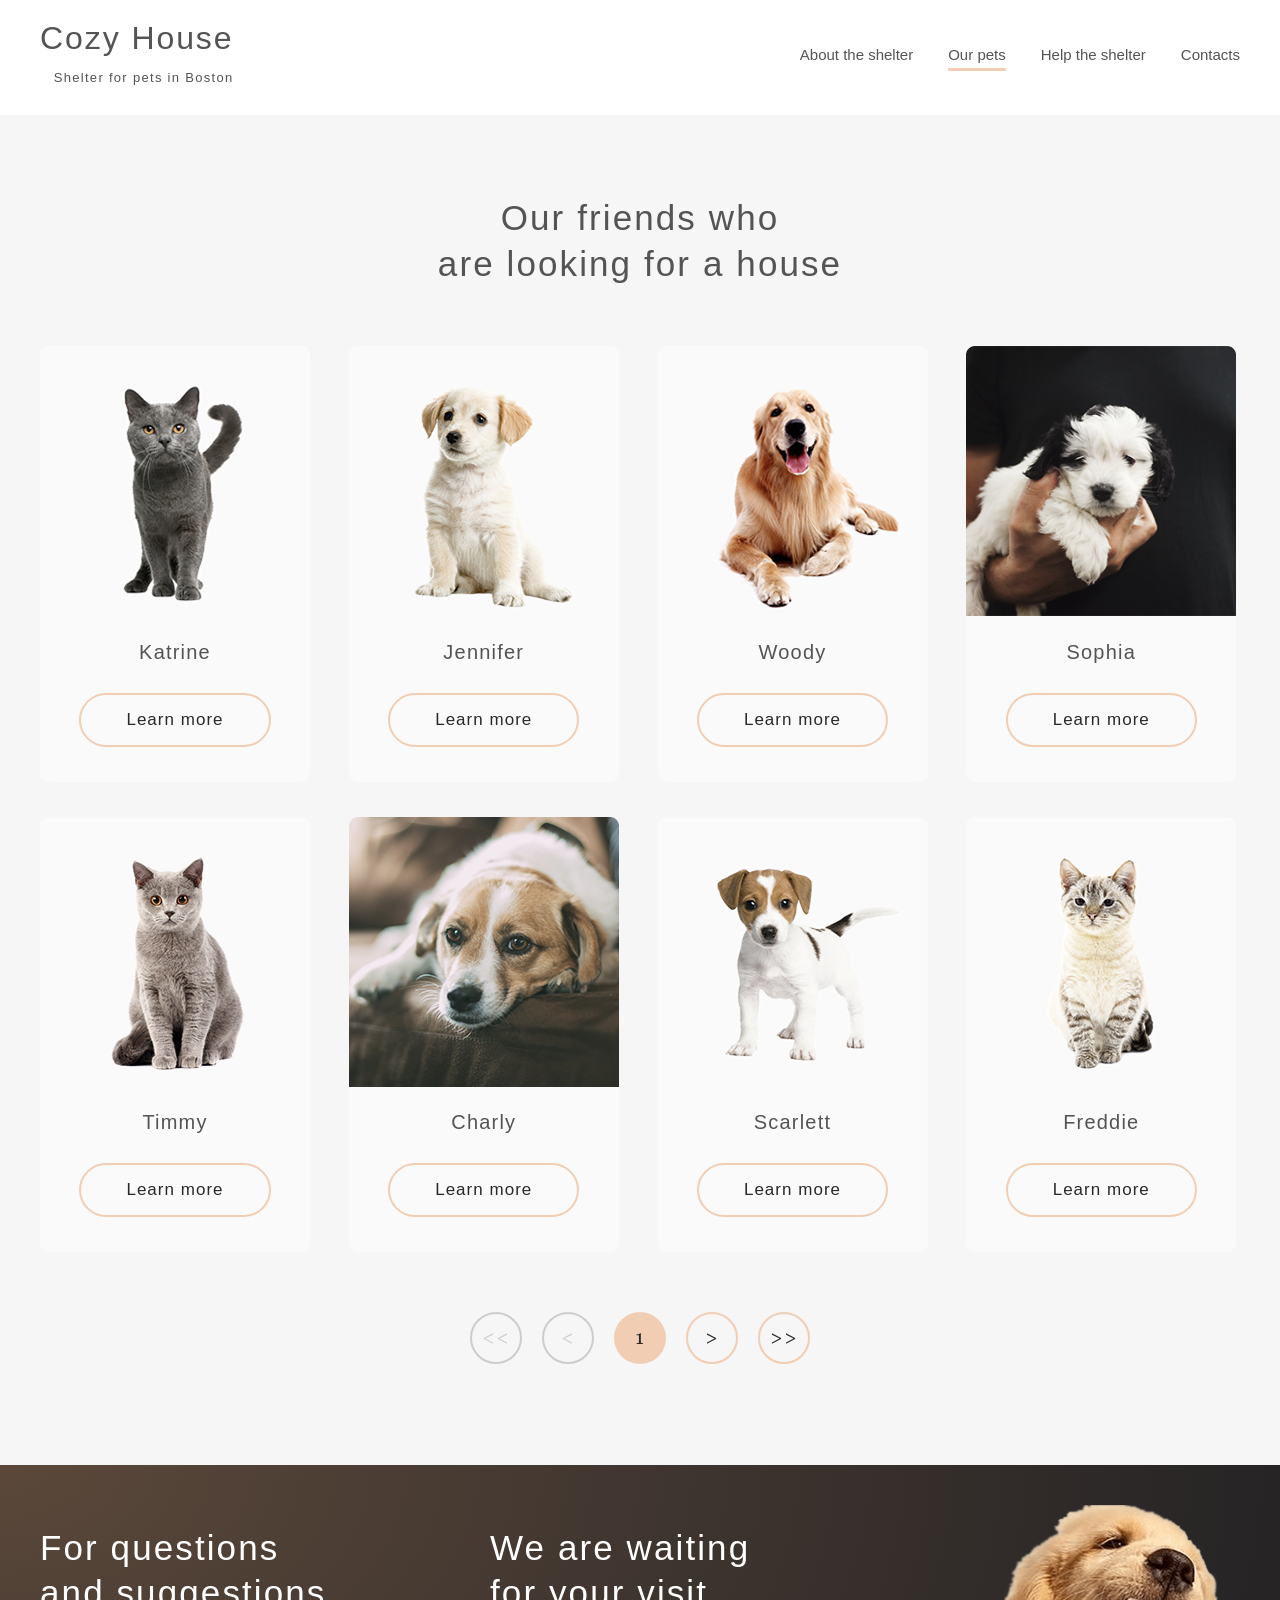
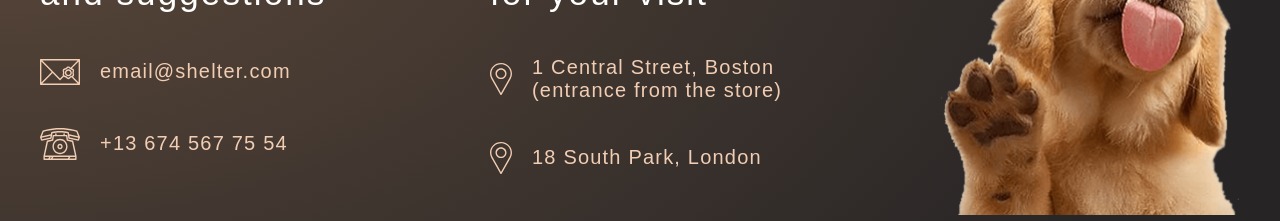
==== commit bf79f1c8: "feat: implement pets page for 320px (Sun, Jun 21, 2026 02:26:43 PM)" ====
--- a/shelter/pets.html
+++ b/shelter/pets.html
@@ -24,6 +24,9 @@
                     </div>
                 </a>
 
+                <button class="burger-btn">
+                    <span></span>
+                </button>
                 <nav class="pets-nav">
                     <a href="index.html">About the shelter</a>
                     <a class="pets-active" href="pets.html">Our pets</a>
--- a/shelter/style.css
+++ b/shelter/style.css
@@ -72,6 +72,7 @@
 
 .container {
   width: 1280px;
+  /* width: clamp(320px, 100%, 1280px) */
   margin-left: auto;
   margin-right: auto;
   padding: 0 40px 0 40px;
@@ -95,6 +96,41 @@
   background: var(--color-primary-light);
 }
 
+.burger-btn {
+  display: none;
+  background: none;
+  border: none;
+  padding: 0;
+
+  width: 30px;
+  height: 22px;
+  align-items: center;
+  cursor: pointer;
+  position: relative;
+  z-index: 10;
+}
+
+.burger-btn span,
+.burger-btn::before,
+.burger-btn::after {
+  content: "";
+  display: block;
+  width: 100%;
+  height: 2px;
+  background-color: var(--color-primary);
+  position: absolute;
+}
+
+.burger-btn span {
+  top: 10px;
+}
+.burger-btn::before {
+  top: 0px;
+}
+.burger-btn::after {
+  top: 20px;
+}
+
 .primary_button {
   width: fit-content;
   padding: 15px 45px;
@@ -188,6 +224,7 @@
 nav {
   display: flex;
   gap: 35px;
+  transition: transform 1s easy;
 }
 
 nav a {
@@ -346,7 +383,8 @@
 }
 
 .slider-line {
-  width: fit-content;
+  width: 100%;
+  /* width: fit-content; */
   display: flex;
   gap: 90px;
   overflow: hidden;
@@ -354,7 +392,12 @@
   transition: transform 1s linear;
 }
 
+.non-active {
+  display: none;
+}
+
 .pet-card {
+  width: 270px;
   display: flex;
   flex-direction: column;
   align-items: center;
@@ -588,7 +631,9 @@
   cursor: pointer;
 }
 
-@media screen and (max-width: 768px) {
+@media screen and (max-width: 1180px) {
+  /* @media screen and (max-width: 1267px) { */
+  /* @media screen and (max-width: 768px) { */
   .section {
     padding-top: 80px;
   }
@@ -650,7 +695,7 @@
   }
 
   .slider-line {
-    gap: 40px;
+    gap: 70px;
   }
 
   .help {
@@ -764,12 +809,306 @@
     gap: 30px;
     overflow: hidden;
   }
-
-  .pets-footer {
-    /* padding-top: 30px; */
-  }
-}
-
-body {
-  overflow-y: hidden;
-}
+}
+
+@media screen and (max-width: 768px) {
+  /* @media screen and (max-width: 700px) { */
+  section {
+    padding: 0;
+  }
+
+  .container {
+    padding: 0 10px 0 10px;
+  }
+
+  header {
+    padding-left: 10px;
+    padding-right: 10px;
+  }
+
+  .burger-btn {
+    display: flex;
+  }
+
+  nav {
+    display: none;
+  }
+
+  .main-h1,
+  h2 {
+    font-size: 25px;
+    letter-spacing: 0.06em;
+    text-align: center;
+  }
+
+  .hero__message {
+    width: 100%;
+    align-items: center;
+    padding-bottom: 75px;
+  }
+
+  .hero__message p {
+    text-align: center;
+  }
+
+  .hero__img {
+    width: 87%;
+  }
+
+  .about .container {
+    gap: 40px;
+  }
+
+  .about-h2 {
+    font-size: 25px;
+    text-align: center;
+  }
+
+  .about__message {
+    width: 100%;
+    gap: 23px;
+    padding: 0 15px 0 15px;
+    font-size: 15px;
+  }
+
+  .about__message p {
+    width: 100%;
+    text-align: justify;
+  }
+
+  .about__img {
+    width: 88%;
+  }
+
+  .about__img img {
+    width: 100%;
+  }
+
+  .about,
+  .slider-section,
+  .help,
+  .donation {
+    padding-top: 40px;
+    padding-bottom: 40px;
+  }
+
+  .slider-section .container {
+    gap: 40px;
+  }
+
+  .slider {
+    width: 270px;
+  }
+
+  .slide {
+    display: none;
+  }
+
+  .pet-card figcaption {
+    margin-top: 30px;
+  }
+
+  .slider {
+    display: grid;
+    grid-template-columns: 1fr 1fr;
+    justify-items: center;
+    row-gap: 15px;
+    column-gap: 50px;
+  }
+
+  .slider-wrapper {
+    grid-column: 1 / 3;
+    grid-row: 1;
+    width: 100%;
+  }
+
+  .prev-slide {
+    grid-column: 1;
+    grid-row: 2;
+    justify-self: end;
+    margin-right: 15px;
+  }
+
+  .next-slide {
+    grid-column: 2;
+    grid-row: 2;
+    justify-self: start;
+    margin-left: 15px;
+  }
+
+  .slide {
+    display: block;
+  }
+
+  .help .container {
+    padding-left: 15px;
+    padding-right: 15px;
+    gap: 40px;
+  }
+
+  .help h2 {
+    width: 80%;
+  }
+
+  .help__card {
+    gap: 19px;
+  }
+
+  .help__card svg {
+    width: 50px;
+    height: 50px;
+  }
+
+  .help__description {
+    font-size: 15px;
+  }
+
+  .help__list {
+    width: 100%;
+    display: grid;
+    grid-template-columns: repeat(2, 1fr);
+    grid-template-rows: repeat(5, 1fr);
+    row-gap: 25px;
+    column-gap: 30px;
+  }
+
+  .donation__wrapper {
+    width: 100%;
+    gap: 45px;
+    padding-left: 10px;
+    padding-right: 10px;
+  }
+
+  .donation__message {
+    width: 100%;
+    align-items: center;
+  }
+
+  .donation-h2 {
+    text-align: center;
+  }
+
+  .donation__subheading {
+    line-height: 160%;
+    letter-spacing: 0.01em;
+    text-align: center;
+  }
+
+  .donation__card-numbers {
+    text-decoration: none;
+    font-size: 15px;
+    line-height: 110%;
+  }
+
+  .donation__bank {
+    padding: 10px 13px;
+  }
+
+  .donation__info {
+    text-align: justify;
+  }
+
+  .donation__img {
+    width: clamp(260px, 85%, 505px);
+  }
+
+  .donation__img img {
+    width: 100%;
+  }
+
+  footer .container {
+    padding-top: 30px;
+    flex-direction: column;
+    align-items: center;
+    gap: 5px;
+  }
+
+  .footer__subheading {
+    width: 90%;
+    font-size: 25px;
+    text-align: center;
+  }
+
+  .footer__contacts,
+  .footer__address {
+    align-items: center;
+    width: 100%;
+    padding-left: 0;
+    padding-right: 0;
+  }
+
+  .footer__address {
+    gap: 40px;
+  }
+
+  .footer__link {
+    justify-content: center;
+  }
+
+  .footer__address .footer__link {
+    align-self: flex-start;
+  }
+
+  .footer__img {
+    width: clamp(260px, 85%, 300px);
+    margin-top: 0;
+  }
+
+  .footer__img img {
+    width: 100%;
+  }
+
+  /*--OUR PETS PAGE 320*/
+
+  .header-container {
+    width: 100%;
+    padding-top: 32px;
+    padding-left: 10px;
+    padding-right: 10px;
+  }
+
+  .logo {
+    gap: 7px;
+  }
+
+  .pets-header .burger-btn span,
+  .pets-header .burger-btn::before,
+  .pets-header .burger-btn::after {
+    background-color: #000;
+  }
+
+  .pets-header .burger-btn:hover {
+    cursor: pointer;
+    box-shadow: none;
+    background: transparent;
+  }
+
+  .our-pets {
+    padding-top: 40px;
+    padding-bottom: 35px;
+  }
+
+  .our-pets__container {
+    gap: 42px;
+  }
+
+  .pets-h {
+    font-size: 25px;
+  }
+
+  .pets-wrapper {
+    height: 1365px;
+    display: flex;
+    flex-direction: column;
+    align-items: center;
+    gap: 25px;
+  }
+
+  .pets-wrapper .pet-card figcaption {
+    margin-top: 25px;
+  }
+
+  .our-pets__pagination {
+    gap: 10px;
+  }
+}
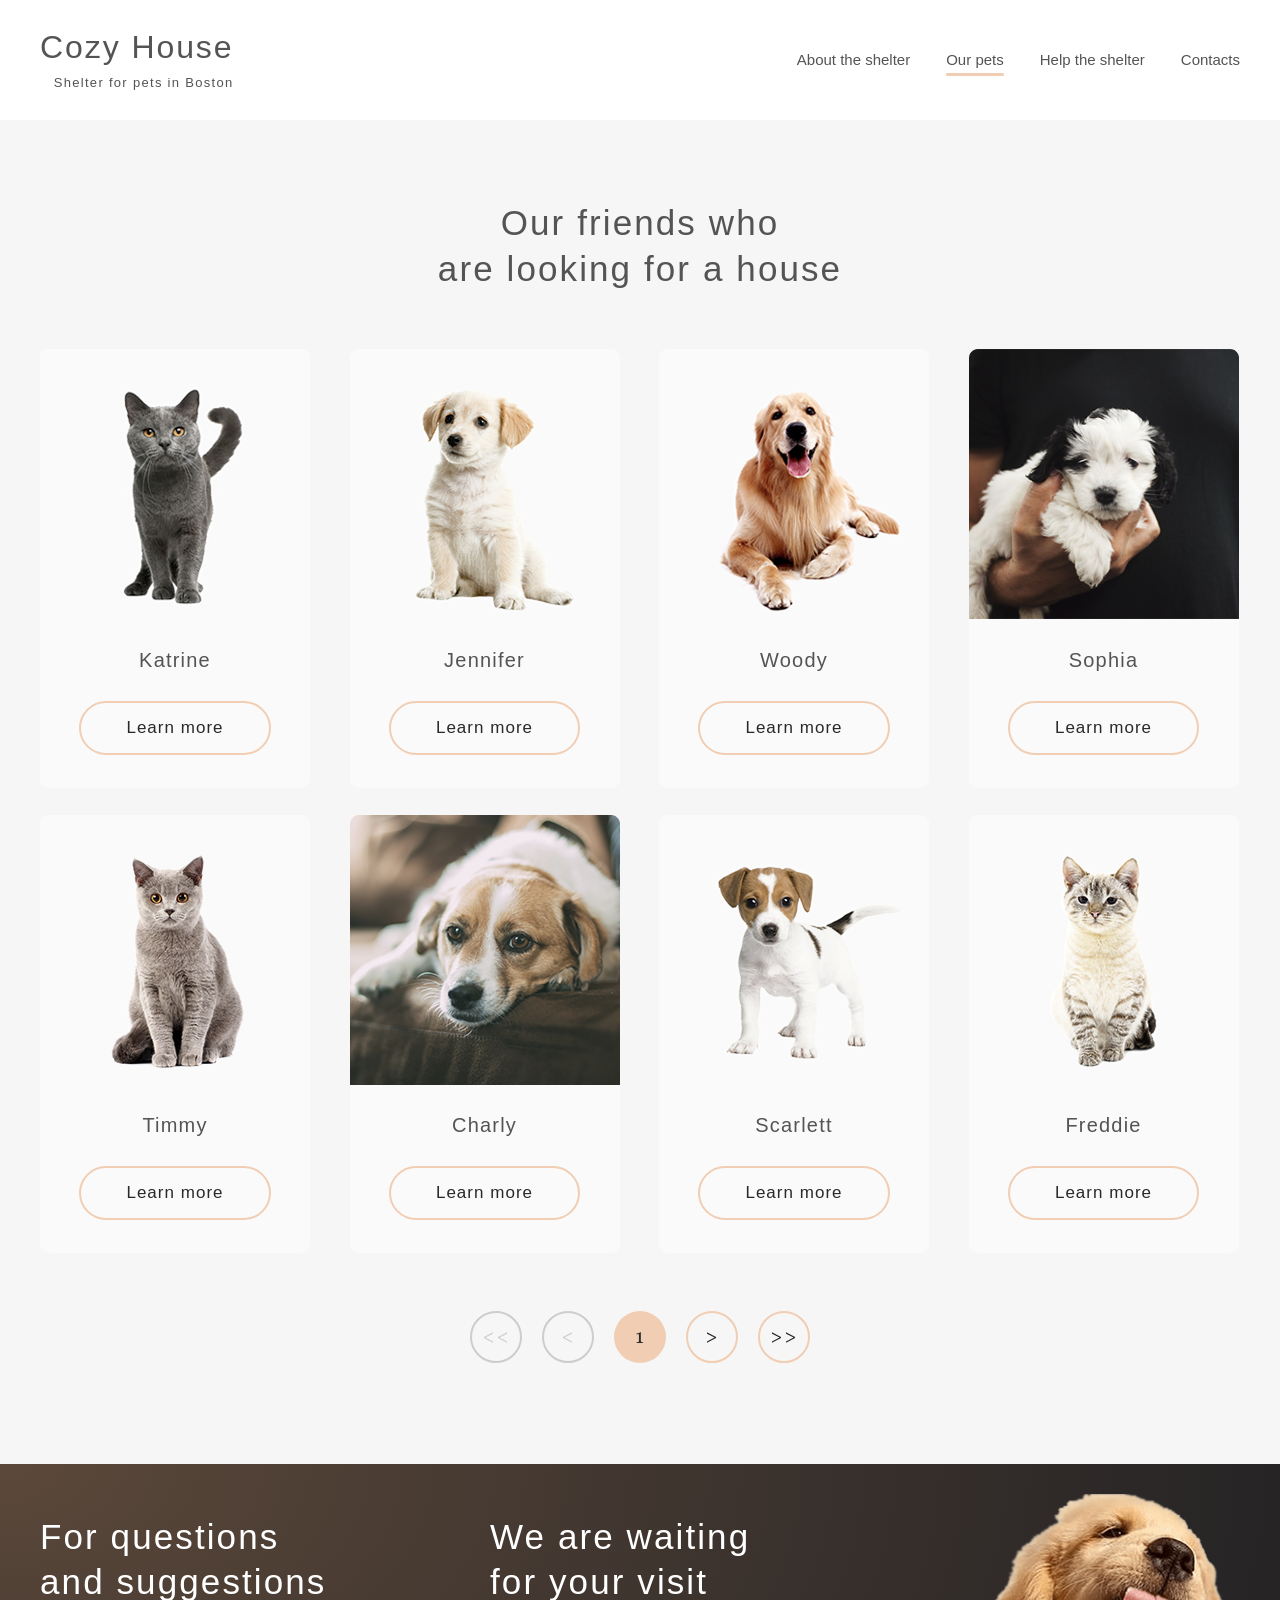
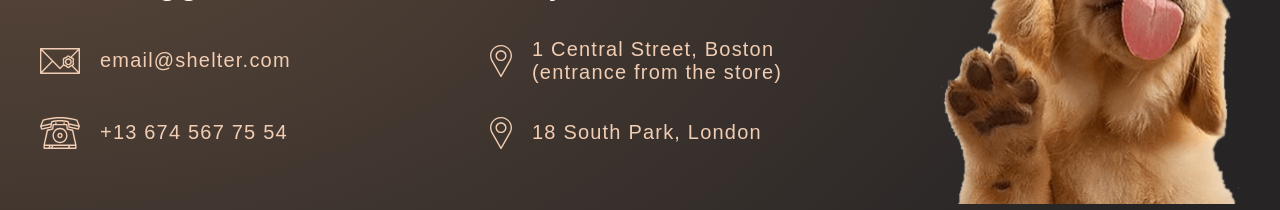
==== commit 6af94cda: "feat: implement burger menu (Sun, Jun 28, 2026 12:06:47 AM)" ====
--- a/shelter/pets.html
+++ b/shelter/pets.html
@@ -28,10 +28,12 @@
                     <span></span>
                 </button>
                 <nav class="pets-nav">
-                    <a href="index.html">About the shelter</a>
-                    <a class="pets-active" href="pets.html">Our pets</a>
-                    <a href="index.html#our-help">Help the shelter</a>
-                    <a href="#contacts">Contacts</a>
+                    <ul class="nav__list">
+                        <li><a href="index.html">About the shelter</a></li>
+                        <li><a class="pets-active" href="pets.html">Our pets</a></li>
+                        <li><a href="index.html#our-help">Help the shelter</a></li>
+                        <li><a href="#contacts">Contacts</a></li>
+                    </ul>
                 </nav>
             </header>
         </div>
--- a/shelter/style.css
+++ b/shelter/style.css
@@ -71,8 +71,8 @@
 }
 
 .container {
-  width: 1280px;
-  /* width: clamp(320px, 100%, 1280px) */
+  width: 100%;
+  max-width: 1280px;
   margin-left: auto;
   margin-right: auto;
   padding: 0 40px 0 40px;
@@ -93,6 +93,10 @@
 button:hover {
   cursor: pointer;
   box-shadow: none;
+}
+
+.primary-button:hover,
+.second-button:hover {
   background: var(--color-primary-light);
 }
 
@@ -108,6 +112,8 @@
   cursor: pointer;
   position: relative;
   z-index: 10;
+
+  transition: transform 0.5s ease-in-out;
 }
 
 .burger-btn span,
@@ -187,10 +193,11 @@
 }
 
 .header-container {
-  width: 1280px;
-  display: flex;
-  align-items: center;
-  padding: 25px 40px 30px 40px;
+  width: 100%;
+  max-width: 1280px;
+  display: flex;
+  align-items: center;
+  padding: 30px 40px 30px 40px;
 }
 
 .pets-header .logo__title,
@@ -200,10 +207,19 @@
   color: var(--color-dark-l);
 }
 
+.logo-link {
+  height: 60px;
+  text-decoration: none;
+  font-size: 20px;
+  line-height: 110%;
+  letter-spacing: 0.06em;
+  color: var(--color-dark-l);
+}
+
 .logo {
   display: flex;
   flex-direction: column;
-  gap: 10px;
+  gap: 7px;
 }
 
 .logo__title {
@@ -221,10 +237,11 @@
   text-align: right;
 }
 
-nav {
-  display: flex;
-  gap: 35px;
-  transition: transform 1s easy;
+.nav__list {
+  display: flex;
+  list-style-type: none;
+  gap: 36px;
+  transition: transform 1s ease;
 }
 
 nav a {
@@ -283,11 +300,11 @@
 }
 
 .hero__message {
-  width: 42%;
+  width: 40%;
   display: flex;
   flex-direction: column;
   gap: 42px;
-  padding-bottom: 75px;
+  padding-bottom: 80px;
 }
 
 .hero__message p {
@@ -296,6 +313,7 @@
 
 .hero__img {
   width: 60%;
+  max-width: 698px;
 }
 
 .hero__img img {
@@ -306,7 +324,7 @@
 /*--ABOUT section---------------------------------------------------------------------*/
 
 .about {
-  padding-top: 85px;
+  padding-top: 80px;
   padding-bottom: 95px;
   background: var(--color-light-xl);
 }
@@ -332,7 +350,7 @@
   width: 430px;
   display: flex;
   flex-direction: column;
-  gap: 25px;
+  gap: 23px;
 }
 
 /*--SLIDER section---------------------------------------------------------------------*/
@@ -349,7 +367,6 @@
 }
 
 .slider-section .container {
-  padding-top: 0;
   flex-direction: column;
   align-items: center;
   gap: 60px;
@@ -378,13 +395,14 @@
 }
 
 .slider-wrapper {
-  width: fit-content;
+  width: 100%;
   overflow: hidden;
+  display: flex;
+  justify-content: center;
 }
 
 .slider-line {
   width: 100%;
-  /* width: fit-content; */
   display: flex;
   gap: 90px;
   overflow: hidden;
@@ -402,7 +420,7 @@
   flex-direction: column;
   align-items: center;
   gap: 30px;
-  padding-bottom: 35px;
+  padding-bottom: 33px;
   border-radius: 9px;
   background: var(--color-light-s);
   transition: background 0.8s ease;
@@ -414,7 +432,7 @@
 }
 
 .pet-card figcaption {
-  margin-top: 20px;
+  margin-top: 25px;
   font-size: 20px;
   letter-spacing: 0.06em;
   text-align: center;
@@ -441,7 +459,7 @@
   padding: 0;
   flex-direction: column;
   align-items: center;
-  gap: 60px;
+  gap: 55px;
 }
 
 .help__list {
@@ -449,7 +467,7 @@
   display: flex;
   flex-wrap: wrap;
   justify-content: center;
-  gap: 55px 120px;
+  gap: 57px 120px;
 }
 
 .help__card {
@@ -475,7 +493,7 @@
 }
 
 .donation__wrapper {
-  width: 75%;
+  width: 76%;
   padding: 0;
   display: flex;
 }
@@ -485,7 +503,7 @@
 }
 
 .donation__img {
-  margin-right: 25px;
+  margin-right: 28px;
   display: flex;
   align-items: center;
 }
@@ -494,7 +512,7 @@
   display: flex;
   flex-direction: column;
 
-  gap: 20px;
+  gap: 18px;
 }
 
 .donation__bank {
@@ -533,8 +551,7 @@
   color: var(--color-dark-m);
 }
 
-.donation__card-numbers,
-.logo-link {
+.donation__card-numbers {
   text-decoration: none;
   font-size: 20px;
   line-height: 115%;
@@ -550,7 +567,7 @@
 }
 
 footer .container {
-  padding-top: 40px;
+  padding-top: 45px;
   justify-content: space-between;
 }
 
@@ -565,6 +582,14 @@
   gap: 40px;
 }
 
+.footer__contacts {
+  gap: 40px;
+}
+
+.footer__address {
+  gap: 33px;
+}
+
 .footer__subheading {
   font-size: 35px;
   line-height: 130%;
@@ -607,7 +632,7 @@
   display: flex;
   flex-direction: column;
   align-items: center;
-  gap: 60px;
+  gap: 58px;
 }
 
 .our-pets__container h2 {
@@ -617,7 +642,8 @@
 .pets-wrapper {
   width: 100%;
   display: grid;
-  gap: 35px;
+  row-gap: 27px;
+  column-gap: 38px;
   grid-template-columns: repeat(4, 1fr);
   grid-template-rows: repeat(2, 1fr);
 }
@@ -631,9 +657,35 @@
   cursor: pointer;
 }
 
+.pets-footer .container {
+  padding-top: 30px;
+}
+
+@media screen and (max-width: 1278px) {
+  .slider-line .pet-card:last-child {
+    display: none;
+  }
+
+  .slider-line {
+    width: 100%;
+    max-width: 700px;
+    gap: calc(100% - 270px - 270px);
+  }
+
+  .pets-wrapper {
+    overflow: hidden;
+    width: 100%;
+    max-width: 700px;
+    height: 1375px;
+    display: grid;
+    row-gap: 25px;
+    column-gap: calc(100% - 270px - 270px);
+    grid-template-columns: repeat(2, 1fr);
+    grid-template-rows: repeat(3, 1fr);
+  }
+}
+
 @media screen and (max-width: 1180px) {
-  /* @media screen and (max-width: 1267px) { */
-  /* @media screen and (max-width: 768px) { */
   .section {
     padding-top: 80px;
   }
@@ -643,12 +695,8 @@
     padding: 0 30px 0 30px;
   }
 
-  .logo-link {
-    line-height: 110%;
-  }
-
   .logo {
-    gap: 5px;
+    gap: 8px;
   }
 
   .start-screen .container {
@@ -657,7 +705,7 @@
 
   .hero {
     flex-direction: column;
-    gap: 30px;
+    gap: 20px;
   }
 
   .hero__message {
@@ -674,7 +722,8 @@
   }
 
   .about {
-    padding-top: 80px;
+    padding-top: 85px;
+    padding-bottom: 105px;
   }
 
   .about .container {
@@ -687,23 +736,24 @@
   }
 
   .slider-section {
+    padding-top: 80px;
     padding-bottom: 105px;
+  }
+
+  .slider-section .container {
+    gap: 58px;
   }
 
   .slider {
     gap: 10px;
   }
 
-  .slider-line {
-    gap: 70px;
-  }
-
   .help {
     padding-top: 75px;
   }
 
   .help .container {
-    gap: 55px;
+    gap: 58px;
   }
 
   .help h2 {
@@ -718,6 +768,10 @@
     gap: 55px;
   }
 
+  .donation {
+    padding-bottom: 105px;
+  }
+
   .donation__wrapper {
     flex-direction: column-reverse;
     align-items: center;
@@ -734,7 +788,7 @@
 
   footer .container {
     flex-wrap: wrap;
-    padding-top: 35px;
+    padding-top: 30px;
   }
 
   .footer__contacts,
@@ -748,7 +802,7 @@
   }
 
   .footer__address {
-    gap: 30px;
+    gap: 32px;
   }
 
   .footer__contacts {
@@ -787,17 +841,6 @@
     gap: 30px;
     padding-left: 95px;
     padding-right: 95px;
-  }
-
-  .pets-wrapper {
-    overflow: hidden;
-    width: 100%;
-    height: 1375px;
-    display: grid;
-    row-gap: 30px;
-    column-gap: 40px;
-    grid-template-columns: repeat(2, 1fr);
-    grid-template-rows: repeat(3, 1fr);
   }
 
   .our-pets__container {
@@ -811,8 +854,7 @@
   }
 }
 
-@media screen and (max-width: 768px) {
-  /* @media screen and (max-width: 700px) { */
+@media screen and (max-width: 767px) {
   section {
     padding: 0;
   }
@@ -830,8 +872,38 @@
     display: flex;
   }
 
-  nav {
-    display: none;
+  .burger-btn.close {
+    transform: rotate(90deg);
+  }
+
+  .menu {
+    position: fixed;
+    right: -100%;
+    top: 0;
+    width: 320px;
+    height: 100vh;
+    transition: right 0.5s ease-in-out;
+    display: flex;
+    flex-direction: column;
+    align-items: center;
+    justify-content: center;
+    background: var(--color-dark-3xl);
+  }
+
+  .menu.open {
+    right: 0;
+  }
+
+  .nav__list {
+    display: flex;
+    flex-direction: column;
+    gap: 40px;
+    align-items: center;
+    justify-content: center;
+  }
+
+  nav a {
+    font-size: 32px;
   }
 
   .main-h1,
@@ -841,6 +913,10 @@
     text-align: center;
   }
 
+  .hero {
+    gap: 30px;
+  }
+
   .hero__message {
     width: 100%;
     align-items: center;
@@ -888,8 +964,8 @@
   .slider-section,
   .help,
   .donation {
-    padding-top: 40px;
-    padding-bottom: 40px;
+    padding-top: 42px;
+    padding-bottom: 38px;
   }
 
   .slider-section .container {
@@ -922,6 +998,19 @@
     width: 100%;
   }
 
+  .pet-card:last-child {
+    display: none;
+  }
+
+  .slider-line {
+    width: 100%;
+    max-width: 270px;
+  }
+
+  .pet-card {
+    gap: 27px;
+  }
+
   .prev-slide {
     grid-column: 1;
     grid-row: 2;
@@ -974,7 +1063,7 @@
 
   .donation__wrapper {
     width: 100%;
-    gap: 45px;
+    gap: 40px;
     padding-left: 10px;
     padding-right: 10px;
   }
@@ -982,6 +1071,7 @@
   .donation__message {
     width: 100%;
     align-items: center;
+    gap: 21px;
   }
 
   .donation-h2 {
@@ -1096,12 +1186,12 @@
     font-size: 25px;
   }
 
-  .pets-wrapper {
+  .our-pets__container .pets-wrapper {
     height: 1365px;
     display: flex;
     flex-direction: column;
     align-items: center;
-    gap: 25px;
+    gap: 35px;
   }
 
   .pets-wrapper .pet-card figcaption {
@@ -1111,4 +1201,8 @@
   .our-pets__pagination {
     gap: 10px;
   }
-}
+
+  .pets-footer .container {
+    padding-top: 30px;
+  }
+}
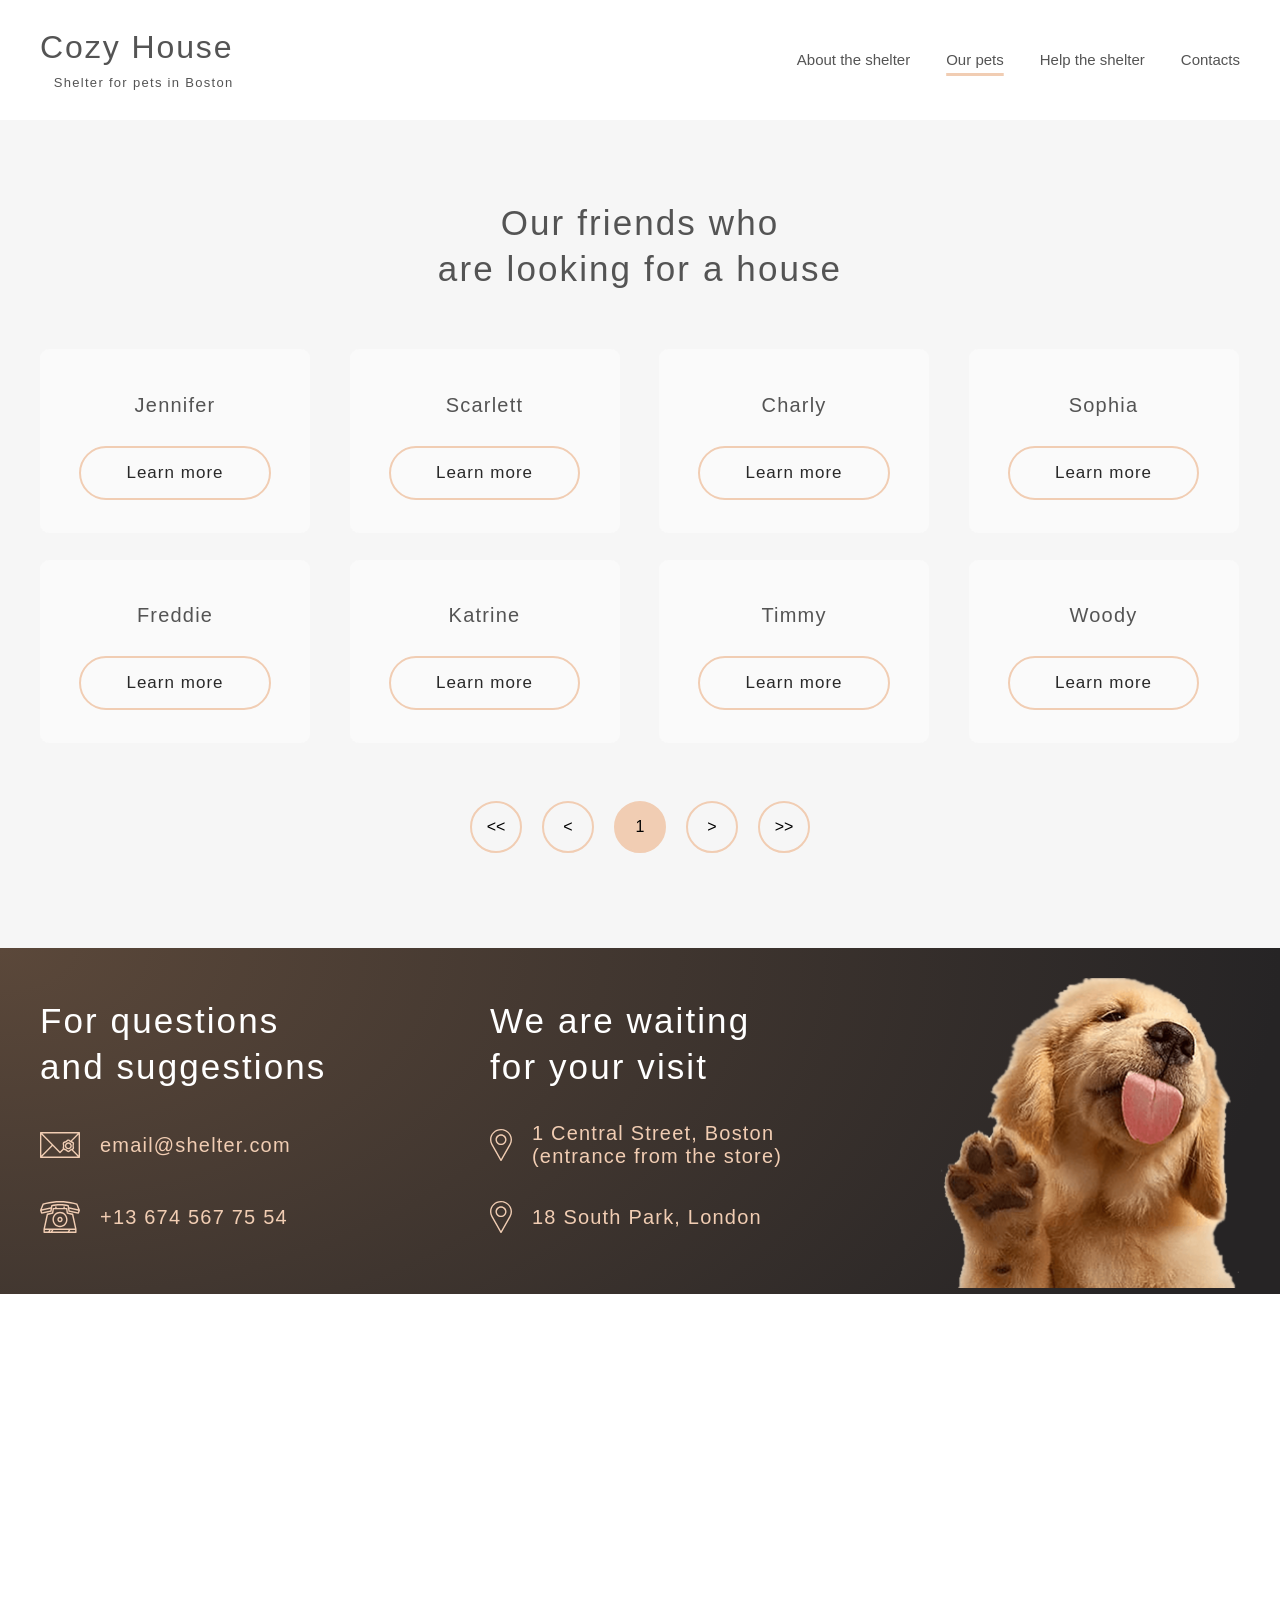
==== commit 51a68e92: "feat: implement pagination on pets (Tue, Jun 30, 2026 12:43:35 AM)" ====
--- a/shelter/pets.html
+++ b/shelter/pets.html
@@ -43,135 +43,25 @@
                 <h1 class="pets-h">Our friends who<br> are looking for a house</h1>
 
                 <div class="pets-wrapper">
-                    <div class="pet-card">
-                        <figure>
-                            <img src="./IMG/pets-card/pets-katrine.png" alt="Katrine">
-
-                            <figcaption>
-                                Katrine
-                            </figcaption>
-                        </figure>
-
-                        <button class="second-button">
-                            Learn more
-                        </button>
-                    </div>
-
-                    <div class="pet-card">
-                        <figure>
-                            <img src="./IMG/pets-card/pets-jennifer.png" alt="Jennifer">
-
-                            <figcaption>
-                                Jennifer
-                            </figcaption>
-                        </figure>
-
-                        <button class="second-button">
-                            Learn more
-                        </button>
-                    </div>
-
-                    <div class="pet-card">
-                        <figure>
-                            <img src="./IMG/pets-card/pets-woody.png" alt="Woody">
-
-                            <figcaption>
-                                Woody
-                            </figcaption>
-                        </figure>
-
-                        <button class="second-button">
-                            Learn more
-                        </button>
-                    </div>
-
-                    <div class="pet-card">
-                        <figure>
-                            <img src="./IMG/pets-card/pets-sophia.png" alt="Sophia">
-
-                            <figcaption>
-                                Sophia
-                            </figcaption>
-                        </figure>
-
-                        <button class="second-button">
-                            Learn more
-                        </button>
-                    </div>
-
-                    <div class="pet-card">
-                        <figure>
-                            <img src="./IMG/pets-card/pets-timmy.png" alt="Timmy">
-
-                            <figcaption>
-                                Timmy
-                            </figcaption>
-                        </figure>
-
-                        <button class="second-button">
-                            Learn more
-                        </button>
-                    </div>
-
-                    <div class="pet-card">
-                        <figure>
-                            <img src="./IMG/pets-card/pets-charly.png" alt="Charly">
-
-                            <figcaption>
-                                Charly
-                            </figcaption>
-                        </figure>
-
-                        <button class="second-button">
-                            Learn more
-                        </button>
-                    </div>
-
-                    <div class="pet-card">
-                        <figure>
-                            <img src="./IMG/pets-card/pets-scarlet.png" alt="Scarlett">
-
-                            <figcaption>
-                                Scarlett
-                            </figcaption>
-                        </figure>
-
-                        <button class="second-button">
-                            Learn more
-                        </button>
-                    </div>
-
-                    <div class="pet-card">
-                        <figure>
-                            <img src="./IMG/pets-card/pets-freddie.png" alt="Freddie">
-
-                            <figcaption>
-                                Freddie
-                            </figcaption>
-                        </figure>
-
-                        <button class="second-button">
-                            Learn more
-                        </button>
-                    </div>
 
                 </div>
 
+
                 <div class="our-pets__pagination">
-                    <div class="btn-first btn-inactive">
-                        <img src="./IMG/pagination/button_paginator_inactive_first.svg" alt="button first">
+                    <div class="btn-first pagination__btn btn-inactive">
+
                     </div>
-                    <div class="btn-prev btn-inactive">
-                        <img src="./IMG/pagination/button_paginator_inactive_previos.svg" alt="button previos">
+                    <div class="btn-prev pagination__btn btn-inactive">
+
                     </div>
-                    <div class="btn-active pagination__btn">
-                        <img src="./IMG/pagination/button_paginator_active.svg" alt="button active">
+                    <div class="btn-current btn-active pagination__btn">
+
                     </div>
                     <div class="btn-next pagination__btn">
-                        <img src="./IMG/pagination/button_paginator_next.svg" alt="button next">
+
                     </div>
                     <div class="btn-last pagination__btn">
-                        <img src="./IMG/pagination/button_paginator_last.svg" alt="button last">
+
                     </div>
                 </div>
             </div>
@@ -266,6 +156,7 @@
             </div>
         </footer>
     </div>
+    <script src="./index.js"></script>
 </body>
 
 </html>
--- a/shelter/style.css
+++ b/shelter/style.css
@@ -33,6 +33,10 @@
   line-height: 130%;
 }
 
+body.lock {
+  overflow: hidden;
+}
+
 .wrapper {
   width: 100%;
   margin-left: auto;
@@ -397,17 +401,13 @@
 .slider-wrapper {
   width: 100%;
   overflow: hidden;
-  display: flex;
-  justify-content: center;
 }
 
 .slider-line {
-  width: 100%;
+  width: max-content;
   display: flex;
   gap: 90px;
   overflow: hidden;
-
-  transition: transform 1s linear;
 }
 
 .non-active {
@@ -417,6 +417,7 @@
 .pet-card {
   width: 270px;
   display: flex;
+  flex-shrink: 0;
   flex-direction: column;
   align-items: center;
   gap: 30px;
@@ -661,13 +662,31 @@
   padding-top: 30px;
 }
 
+.btn-current {
+  width: 52px;
+  height: 52px;
+
+  display: flex;
+  justify-content: center;
+  align-items: center;
+  border-radius: 50%;
+  background: var(--color-primary);
+}
+
+.pagination__btn {
+  width: 52px;
+  height: 52px;
+  display: flex;
+  justify-content: center;
+  align-items: center;
+  border-radius: 50%;
+  border: 2px solid var(--color-primary);
+}
+
 @media screen and (max-width: 1278px) {
-  .slider-line .pet-card:last-child {
-    display: none;
-  }
-
   .slider-line {
     width: 100%;
+    will-change: transform;
     max-width: 700px;
     gap: calc(100% - 270px - 270px);
   }
@@ -995,11 +1014,6 @@
   .slider-wrapper {
     grid-column: 1 / 3;
     grid-row: 1;
-    width: 100%;
-  }
-
-  .pet-card:last-child {
-    display: none;
   }
 
   .slider-line {
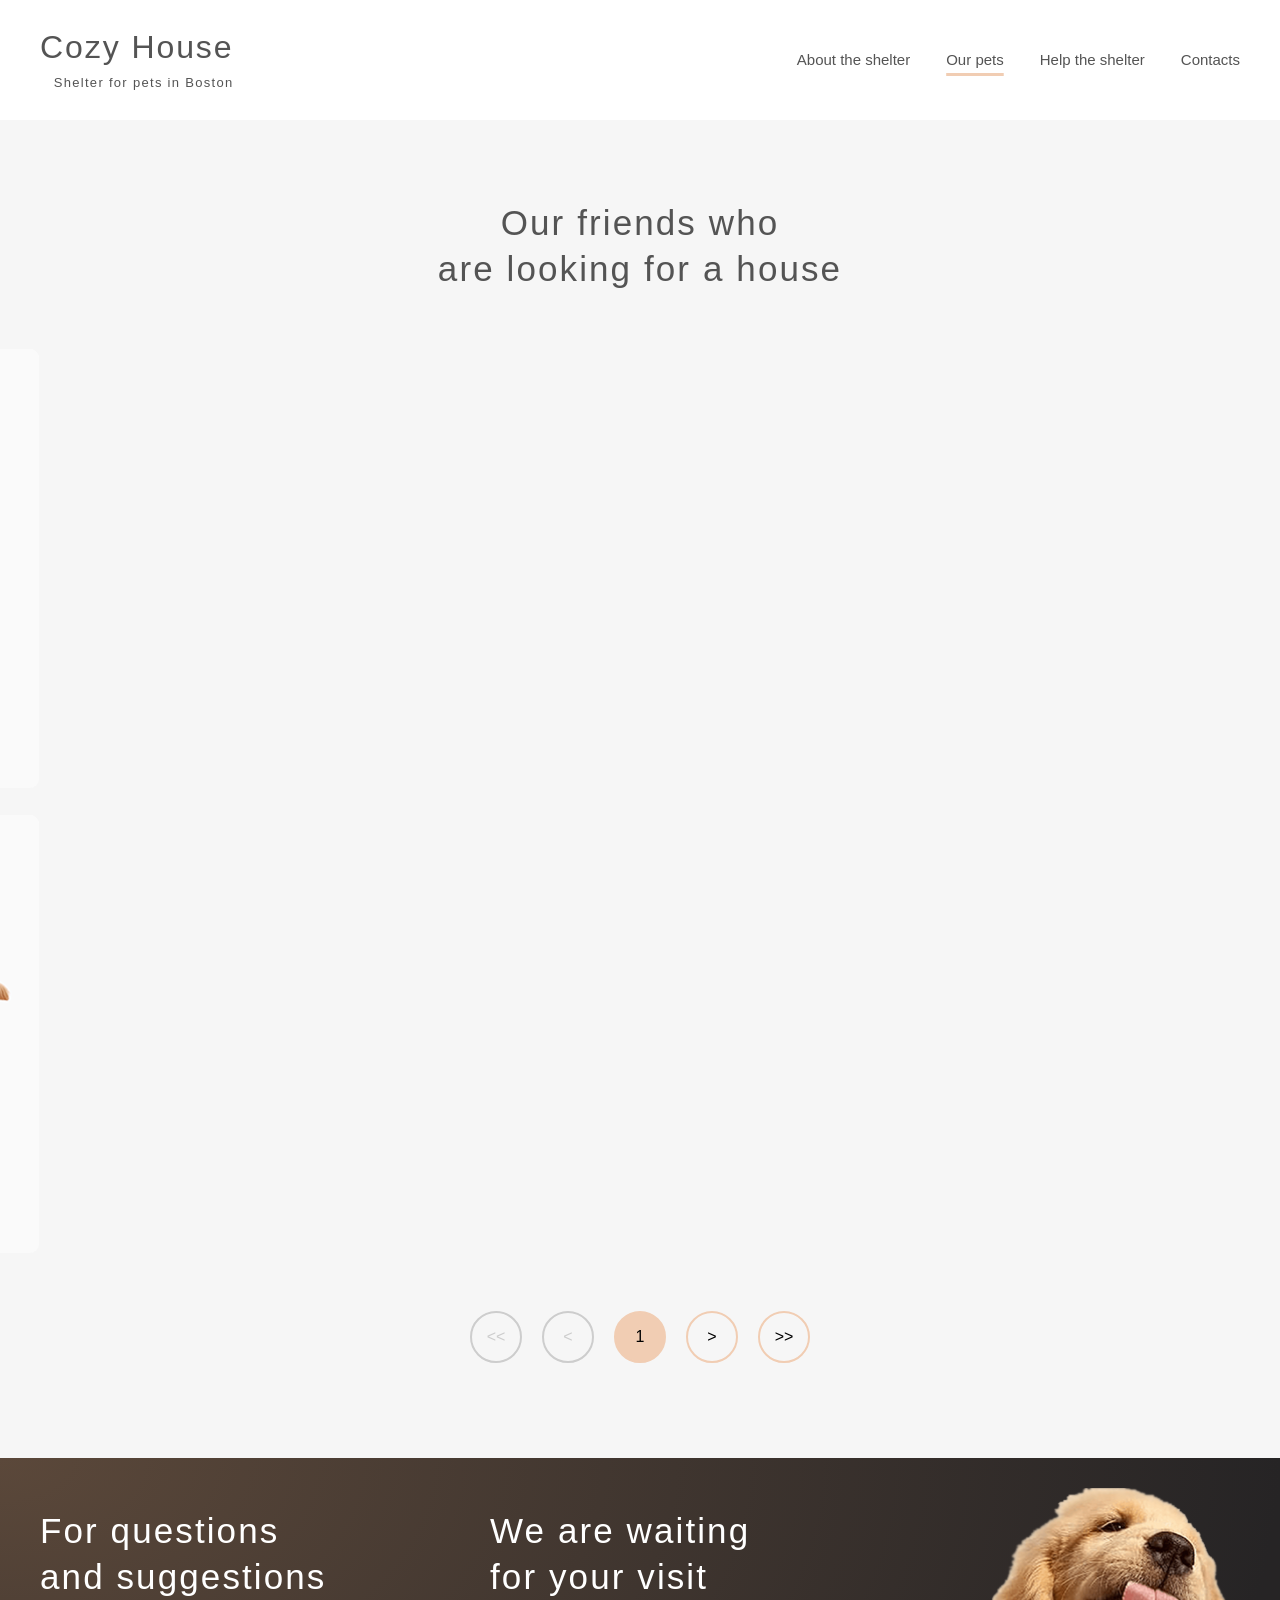
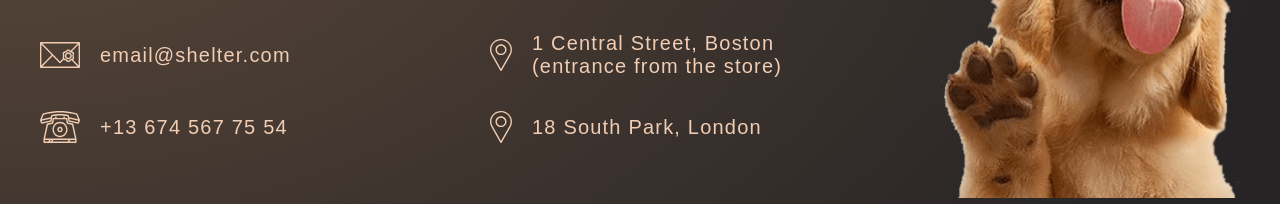
==== commit 14d458e3: "feat: implement modal window on pets page (Tue, Jun 30, 2026 11:52:45 PM)" ====
--- a/shelter/pets.html
+++ b/shelter/pets.html
@@ -156,6 +156,34 @@
             </div>
         </footer>
     </div>
+    <div class="popup-overlay">
+        <div class="popup">
+
+            <button class="popup-close">
+                ✕
+            </button>
+
+            <img class="popup-image" src="" alt="pet">
+
+            <div class="popup-content">
+
+                <h2 class="popup-name"></h2>
+
+                <h4 class="popup-type"></h4>
+
+                <p class="popup-description"></p>
+
+                <ul class="popup-list">
+                    <li><b>Age:</b> <span class="popup-age"></span></li>
+                    <li><b>Inoculations:</b> <span class="popup-inoculations"></span></li>
+                    <li><b>Diseases:</b> <span class="popup-diseases"></span></li>
+                    <li><b>Parasites:</b> <span class="popup-parasites"></span></li>
+                </ul>
+
+            </div>
+
+        </div>
+    </div>
     <script src="./index.js"></script>
 </body>
 
--- a/shelter/style.css
+++ b/shelter/style.css
@@ -647,6 +647,16 @@
   column-gap: 38px;
   grid-template-columns: repeat(4, 1fr);
   grid-template-rows: repeat(2, 1fr);
+  position: relative;
+  transition: transform 0.8s ease;
+}
+
+.pets-wrapper.fade-out {
+  transform: translateX(-100%);
+}
+
+.pets-wrapper.fade-in {
+  transform: translateX(0);
 }
 
 .our-pets__pagination {
@@ -681,6 +691,15 @@
   align-items: center;
   border-radius: 50%;
   border: 2px solid var(--color-primary);
+}
+
+.btn-inactive {
+  color: var(--color-dark-s);
+  border: 2px solid var(--color-dark-s);
+}
+
+.btn-inactive:hover {
+  cursor: default;
 }
 
 @media screen and (max-width: 1278px) {
@@ -1220,3 +1239,131 @@
     padding-top: 30px;
   }
 }
+
+.popup-overlay {
+  position: fixed;
+  inset: 0;
+
+  display: flex;
+  justify-content: center;
+  align-items: center;
+
+  background: rgba(41, 41, 41, 0.6);
+
+  opacity: 0;
+  visibility: hidden;
+
+  transition: 0.5s;
+
+  z-index: 1000;
+}
+
+.popup-overlay.open {
+  opacity: 1;
+  visibility: visible;
+}
+
+.popup {
+  width: 900px;
+  height: 500px;
+  position: relative;
+  border-radius: 9px;
+
+  display: flex;
+  gap: 30px;
+  background: #fafafa;
+
+  padding: 20px;
+}
+
+.popup-image {
+  width: 55%;
+  border-radius: 9px;
+}
+
+.popup-name {
+  text-align: left;
+  color: #000;
+}
+
+.popup-content {
+  padding-top: 30px;
+  display: flex;
+  flex-direction: column;
+  gap: 30px;
+}
+
+.popup-list {
+  list-style-position: inside;
+  display: flex;
+  flex-direction: column;
+  gap: 10px;
+}
+
+.popup-list li::marker {
+  color: var(--color-primary);
+}
+
+.popup-close {
+  position: absolute;
+
+  top: -50px;
+  right: -50px;
+
+  width: 52px;
+  height: 52px;
+  border-radius: 50%;
+  border: 2px solid #f1cdb3;
+
+  background: white;
+  cursor: pointer;
+}
+
+.popup-type {
+  font-family: var(--font-family);
+  font-weight: 400;
+  font-size: 20px;
+  line-height: 115%;
+  letter-spacing: 0.06em;
+  color: #000;
+}
+
+.popup-description {
+  font-family: var(--font-family);
+  font-weight: 400;
+  font-size: 15px;
+  line-height: 110%;
+  letter-spacing: 0.06em;
+  color: #000;
+}
+
+@media (max-width: 1279px) {
+  .popup {
+    width: 630px;
+    height: 350px;
+  }
+
+  .popup-content {
+    padding-top: 5px;
+    gap: 10px;
+  }
+
+  .popup-image {
+    width: 350px;
+  }
+
+  .popup-description {
+    font-size: 13px;
+  }
+}
+
+@media (max-width: 767px) {
+  .popup {
+    width: 240px;
+    padding: 10px;
+  }
+
+  .popup-image {
+    display: none;
+  }
+}
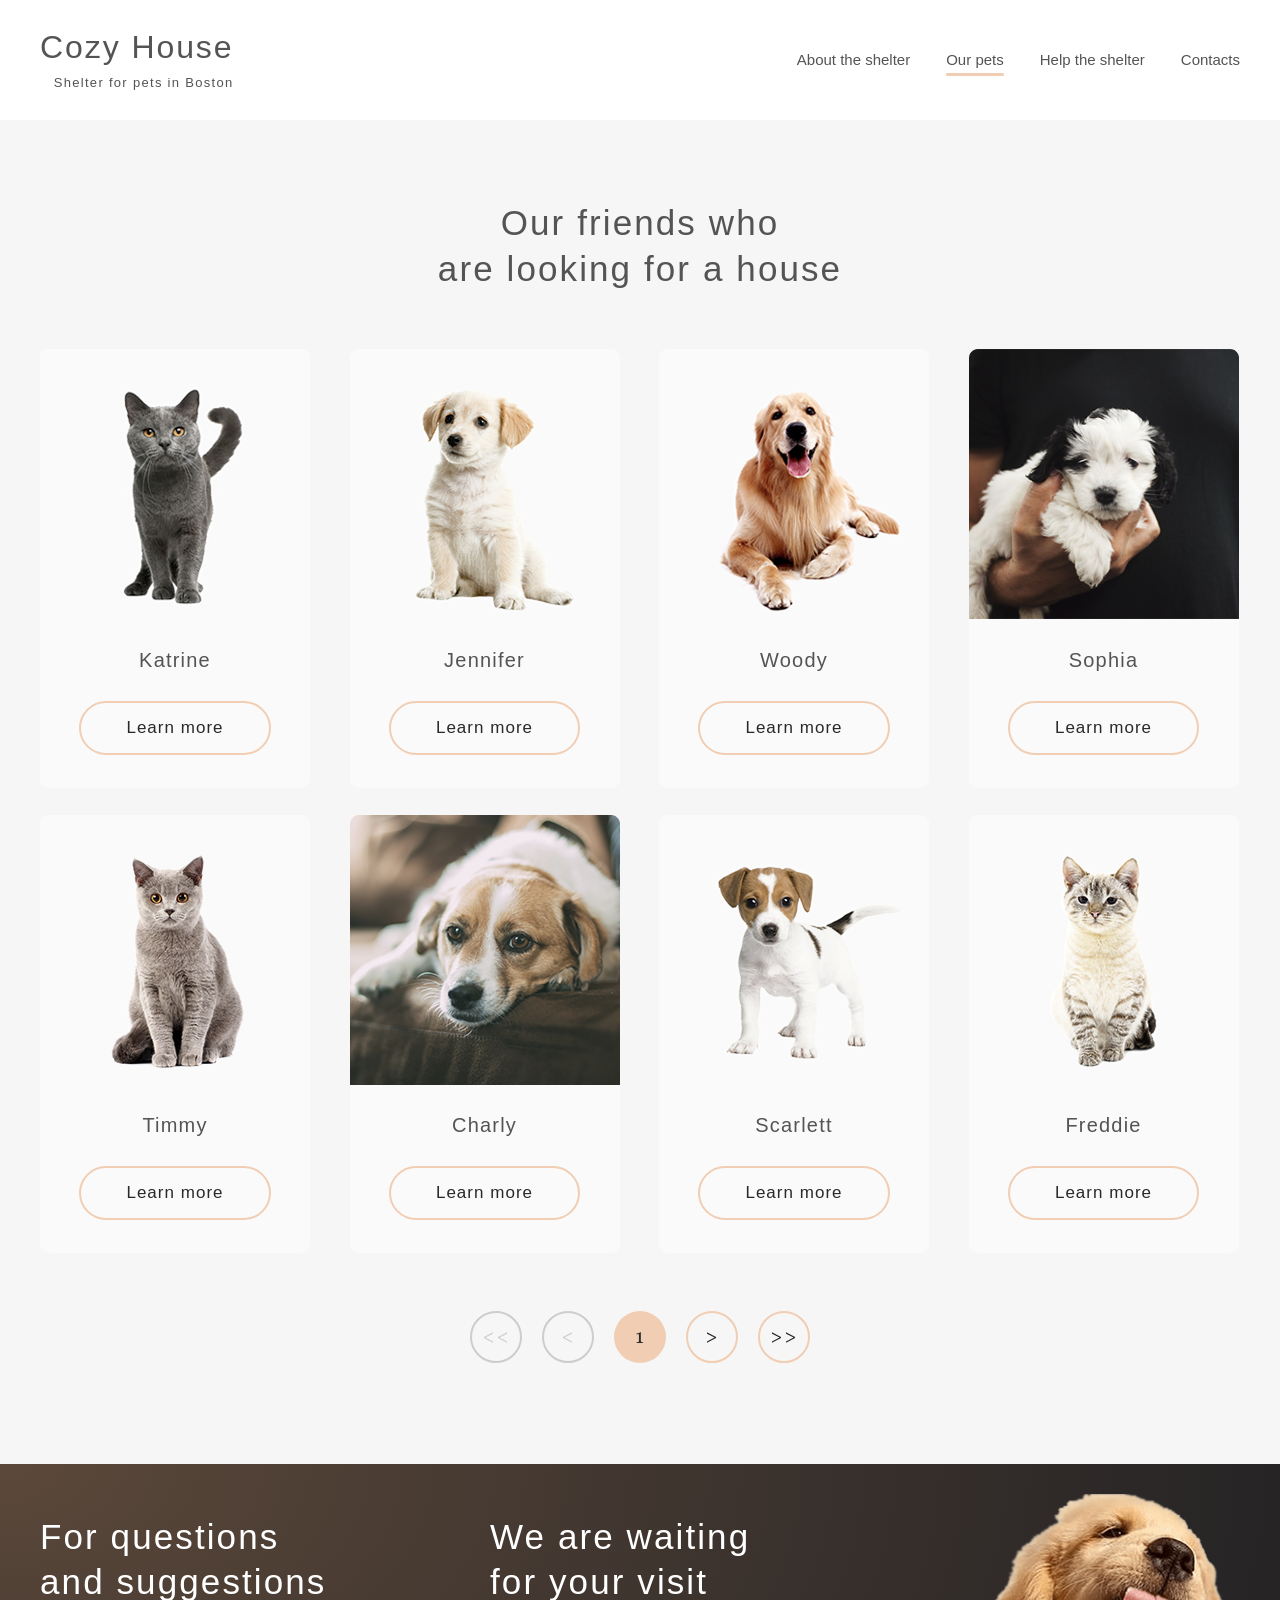
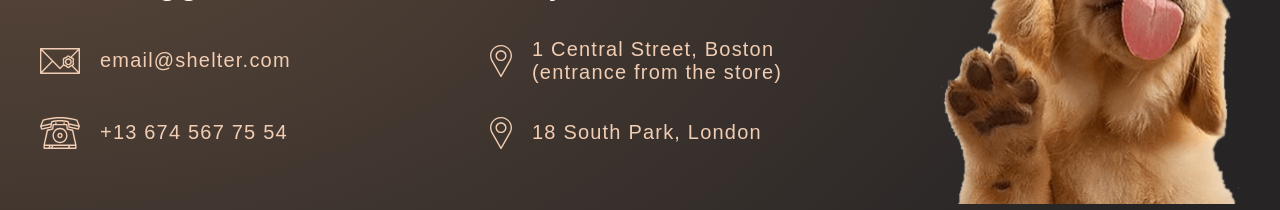
==== commit 562878e3: "Merge pull request #1 from letmezep/shelter JS/FE Summer bootcamp 2026Q2 Task#2 Shelter: Part 1" ====
--- a/shelter/pets.html
+++ b/shelter/pets.html
@@ -28,12 +28,10 @@
                     <span></span>
                 </button>
                 <nav class="pets-nav">
-                    <ul class="nav__list">
-                        <li><a href="index.html">About the shelter</a></li>
-                        <li><a class="pets-active" href="pets.html">Our pets</a></li>
-                        <li><a href="index.html#our-help">Help the shelter</a></li>
-                        <li><a href="#contacts">Contacts</a></li>
-                    </ul>
+                    <a href="index.html">About the shelter</a>
+                    <a class="pets-active" href="pets.html">Our pets</a>
+                    <a href="index.html#our-help">Help the shelter</a>
+                    <a href="#contacts">Contacts</a>
                 </nav>
             </header>
         </div>
@@ -43,25 +41,135 @@
                 <h1 class="pets-h">Our friends who<br> are looking for a house</h1>
 
                 <div class="pets-wrapper">
-
-                </div>
-
+                    <div class="pet-card">
+                        <figure>
+                            <img src="./IMG/pets-card/pets-katrine.png" alt="Katrine">
+
+                            <figcaption>
+                                Katrine
+                            </figcaption>
+                        </figure>
+
+                        <button class="second-button">
+                            Learn more
+                        </button>
+                    </div>
+
+                    <div class="pet-card">
+                        <figure>
+                            <img src="./IMG/pets-card/pets-jennifer.png" alt="Jennifer">
+
+                            <figcaption>
+                                Jennifer
+                            </figcaption>
+                        </figure>
+
+                        <button class="second-button">
+                            Learn more
+                        </button>
+                    </div>
+
+                    <div class="pet-card">
+                        <figure>
+                            <img src="./IMG/pets-card/pets-woody.png" alt="Woody">
+
+                            <figcaption>
+                                Woody
+                            </figcaption>
+                        </figure>
+
+                        <button class="second-button">
+                            Learn more
+                        </button>
+                    </div>
+
+                    <div class="pet-card">
+                        <figure>
+                            <img src="./IMG/pets-card/pets-sophia.png" alt="Sophia">
+
+                            <figcaption>
+                                Sophia
+                            </figcaption>
+                        </figure>
+
+                        <button class="second-button">
+                            Learn more
+                        </button>
+                    </div>
+
+                    <div class="pet-card">
+                        <figure>
+                            <img src="./IMG/pets-card/pets-timmy.png" alt="Timmy">
+
+                            <figcaption>
+                                Timmy
+                            </figcaption>
+                        </figure>
+
+                        <button class="second-button">
+                            Learn more
+                        </button>
+                    </div>
+
+                    <div class="pet-card">
+                        <figure>
+                            <img src="./IMG/pets-card/pets-charly.png" alt="Charly">
+
+                            <figcaption>
+                                Charly
+                            </figcaption>
+                        </figure>
+
+                        <button class="second-button">
+                            Learn more
+                        </button>
+                    </div>
+
+                    <div class="pet-card">
+                        <figure>
+                            <img src="./IMG/pets-card/pets-scarlet.png" alt="Scarlett">
+
+                            <figcaption>
+                                Scarlett
+                            </figcaption>
+                        </figure>
+
+                        <button class="second-button">
+                            Learn more
+                        </button>
+                    </div>
+
+                    <div class="pet-card">
+                        <figure>
+                            <img src="./IMG/pets-card/pets-freddie.png" alt="Freddie">
+
+                            <figcaption>
+                                Freddie
+                            </figcaption>
+                        </figure>
+
+                        <button class="second-button">
+                            Learn more
+                        </button>
+                    </div>
+
+                </div>
 
                 <div class="our-pets__pagination">
-                    <div class="btn-first pagination__btn btn-inactive">
-
-                    </div>
-                    <div class="btn-prev pagination__btn btn-inactive">
-
-                    </div>
-                    <div class="btn-current btn-active pagination__btn">
-
+                    <div class="btn-first btn-inactive">
+                        <img src="./IMG/pagination/button_paginator_inactive_first.svg" alt="button first">
+                    </div>
+                    <div class="btn-prev btn-inactive">
+                        <img src="./IMG/pagination/button_paginator_inactive_previos.svg" alt="button previos">
+                    </div>
+                    <div class="btn-active pagination__btn">
+                        <img src="./IMG/pagination/button_paginator_active.svg" alt="button active">
                     </div>
                     <div class="btn-next pagination__btn">
-
+                        <img src="./IMG/pagination/button_paginator_next.svg" alt="button next">
                     </div>
                     <div class="btn-last pagination__btn">
-
+                        <img src="./IMG/pagination/button_paginator_last.svg" alt="button last">
                     </div>
                 </div>
             </div>
@@ -156,35 +264,6 @@
             </div>
         </footer>
     </div>
-    <div class="popup-overlay">
-        <div class="popup">
-
-            <button class="popup-close">
-                ✕
-            </button>
-
-            <img class="popup-image" src="" alt="pet">
-
-            <div class="popup-content">
-
-                <h2 class="popup-name"></h2>
-
-                <h4 class="popup-type"></h4>
-
-                <p class="popup-description"></p>
-
-                <ul class="popup-list">
-                    <li><b>Age:</b> <span class="popup-age"></span></li>
-                    <li><b>Inoculations:</b> <span class="popup-inoculations"></span></li>
-                    <li><b>Diseases:</b> <span class="popup-diseases"></span></li>
-                    <li><b>Parasites:</b> <span class="popup-parasites"></span></li>
-                </ul>
-
-            </div>
-
-        </div>
-    </div>
-    <script src="./index.js"></script>
 </body>
 
 </html>
--- a/shelter/style.css
+++ b/shelter/style.css
@@ -33,10 +33,6 @@
   line-height: 130%;
 }
 
-body.lock {
-  overflow: hidden;
-}
-
 .wrapper {
   width: 100%;
   margin-left: auto;
@@ -97,10 +93,6 @@
 button:hover {
   cursor: pointer;
   box-shadow: none;
-}
-
-.primary-button:hover,
-.second-button:hover {
   background: var(--color-primary-light);
 }
 
@@ -116,8 +108,6 @@
   cursor: pointer;
   position: relative;
   z-index: 10;
-
-  transition: transform 0.5s ease-in-out;
 }
 
 .burger-btn span,
@@ -241,9 +231,8 @@
   text-align: right;
 }
 
-.nav__list {
-  display: flex;
-  list-style-type: none;
+nav {
+  display: flex;
   gap: 36px;
   transition: transform 1s ease;
 }
@@ -401,13 +390,17 @@
 .slider-wrapper {
   width: 100%;
   overflow: hidden;
+  display: flex;
+  justify-content: center;
 }
 
 .slider-line {
-  width: max-content;
+  width: 100%;
   display: flex;
   gap: 90px;
   overflow: hidden;
+
+  transition: transform 1s linear;
 }
 
 .non-active {
@@ -417,7 +410,6 @@
 .pet-card {
   width: 270px;
   display: flex;
-  flex-shrink: 0;
   flex-direction: column;
   align-items: center;
   gap: 30px;
@@ -647,16 +639,6 @@
   column-gap: 38px;
   grid-template-columns: repeat(4, 1fr);
   grid-template-rows: repeat(2, 1fr);
-  position: relative;
-  transition: transform 0.8s ease;
-}
-
-.pets-wrapper.fade-out {
-  transform: translateX(-100%);
-}
-
-.pets-wrapper.fade-in {
-  transform: translateX(0);
 }
 
 .our-pets__pagination {
@@ -672,40 +654,13 @@
   padding-top: 30px;
 }
 
-.btn-current {
-  width: 52px;
-  height: 52px;
-
-  display: flex;
-  justify-content: center;
-  align-items: center;
-  border-radius: 50%;
-  background: var(--color-primary);
-}
-
-.pagination__btn {
-  width: 52px;
-  height: 52px;
-  display: flex;
-  justify-content: center;
-  align-items: center;
-  border-radius: 50%;
-  border: 2px solid var(--color-primary);
-}
-
-.btn-inactive {
-  color: var(--color-dark-s);
-  border: 2px solid var(--color-dark-s);
-}
-
-.btn-inactive:hover {
-  cursor: default;
-}
-
 @media screen and (max-width: 1278px) {
+  .slider-line .pet-card:last-child {
+    display: none;
+  }
+
   .slider-line {
     width: 100%;
-    will-change: transform;
     max-width: 700px;
     gap: calc(100% - 270px - 270px);
   }
@@ -881,6 +836,18 @@
     padding-right: 95px;
   }
 
+  /* .pets-wrapper {
+    overflow: hidden;
+    width: 100%;
+    max-width: 700px;
+    height: 1375px;
+    display: grid;
+    row-gap: 30px;
+    column-gap: calc(100% - 270px - 270px);
+    grid-template-columns: repeat(2, 1fr);
+    grid-template-rows: repeat(3, 1fr);
+  } */
+
   .our-pets__container {
     display: flex;
 
@@ -910,38 +877,8 @@
     display: flex;
   }
 
-  .burger-btn.close {
-    transform: rotate(90deg);
-  }
-
-  .menu {
-    position: fixed;
-    right: -100%;
-    top: 0;
-    width: 320px;
-    height: 100vh;
-    transition: right 0.5s ease-in-out;
-    display: flex;
-    flex-direction: column;
-    align-items: center;
-    justify-content: center;
-    background: var(--color-dark-3xl);
-  }
-
-  .menu.open {
-    right: 0;
-  }
-
-  .nav__list {
-    display: flex;
-    flex-direction: column;
-    gap: 40px;
-    align-items: center;
-    justify-content: center;
-  }
-
-  nav a {
-    font-size: 32px;
+  nav {
+    display: none;
   }
 
   .main-h1,
@@ -1033,6 +970,11 @@
   .slider-wrapper {
     grid-column: 1 / 3;
     grid-row: 1;
+    width: 100%;
+  }
+
+  .pet-card:last-child {
+    display: none;
   }
 
   .slider-line {
@@ -1239,131 +1181,3 @@
     padding-top: 30px;
   }
 }
-
-.popup-overlay {
-  position: fixed;
-  inset: 0;
-
-  display: flex;
-  justify-content: center;
-  align-items: center;
-
-  background: rgba(41, 41, 41, 0.6);
-
-  opacity: 0;
-  visibility: hidden;
-
-  transition: 0.5s;
-
-  z-index: 1000;
-}
-
-.popup-overlay.open {
-  opacity: 1;
-  visibility: visible;
-}
-
-.popup {
-  width: 900px;
-  height: 500px;
-  position: relative;
-  border-radius: 9px;
-
-  display: flex;
-  gap: 30px;
-  background: #fafafa;
-
-  padding: 20px;
-}
-
-.popup-image {
-  width: 55%;
-  border-radius: 9px;
-}
-
-.popup-name {
-  text-align: left;
-  color: #000;
-}
-
-.popup-content {
-  padding-top: 30px;
-  display: flex;
-  flex-direction: column;
-  gap: 30px;
-}
-
-.popup-list {
-  list-style-position: inside;
-  display: flex;
-  flex-direction: column;
-  gap: 10px;
-}
-
-.popup-list li::marker {
-  color: var(--color-primary);
-}
-
-.popup-close {
-  position: absolute;
-
-  top: -50px;
-  right: -50px;
-
-  width: 52px;
-  height: 52px;
-  border-radius: 50%;
-  border: 2px solid #f1cdb3;
-
-  background: white;
-  cursor: pointer;
-}
-
-.popup-type {
-  font-family: var(--font-family);
-  font-weight: 400;
-  font-size: 20px;
-  line-height: 115%;
-  letter-spacing: 0.06em;
-  color: #000;
-}
-
-.popup-description {
-  font-family: var(--font-family);
-  font-weight: 400;
-  font-size: 15px;
-  line-height: 110%;
-  letter-spacing: 0.06em;
-  color: #000;
-}
-
-@media (max-width: 1279px) {
-  .popup {
-    width: 630px;
-    height: 350px;
-  }
-
-  .popup-content {
-    padding-top: 5px;
-    gap: 10px;
-  }
-
-  .popup-image {
-    width: 350px;
-  }
-
-  .popup-description {
-    font-size: 13px;
-  }
-}
-
-@media (max-width: 767px) {
-  .popup {
-    width: 240px;
-    padding: 10px;
-  }
-
-  .popup-image {
-    display: none;
-  }
-}
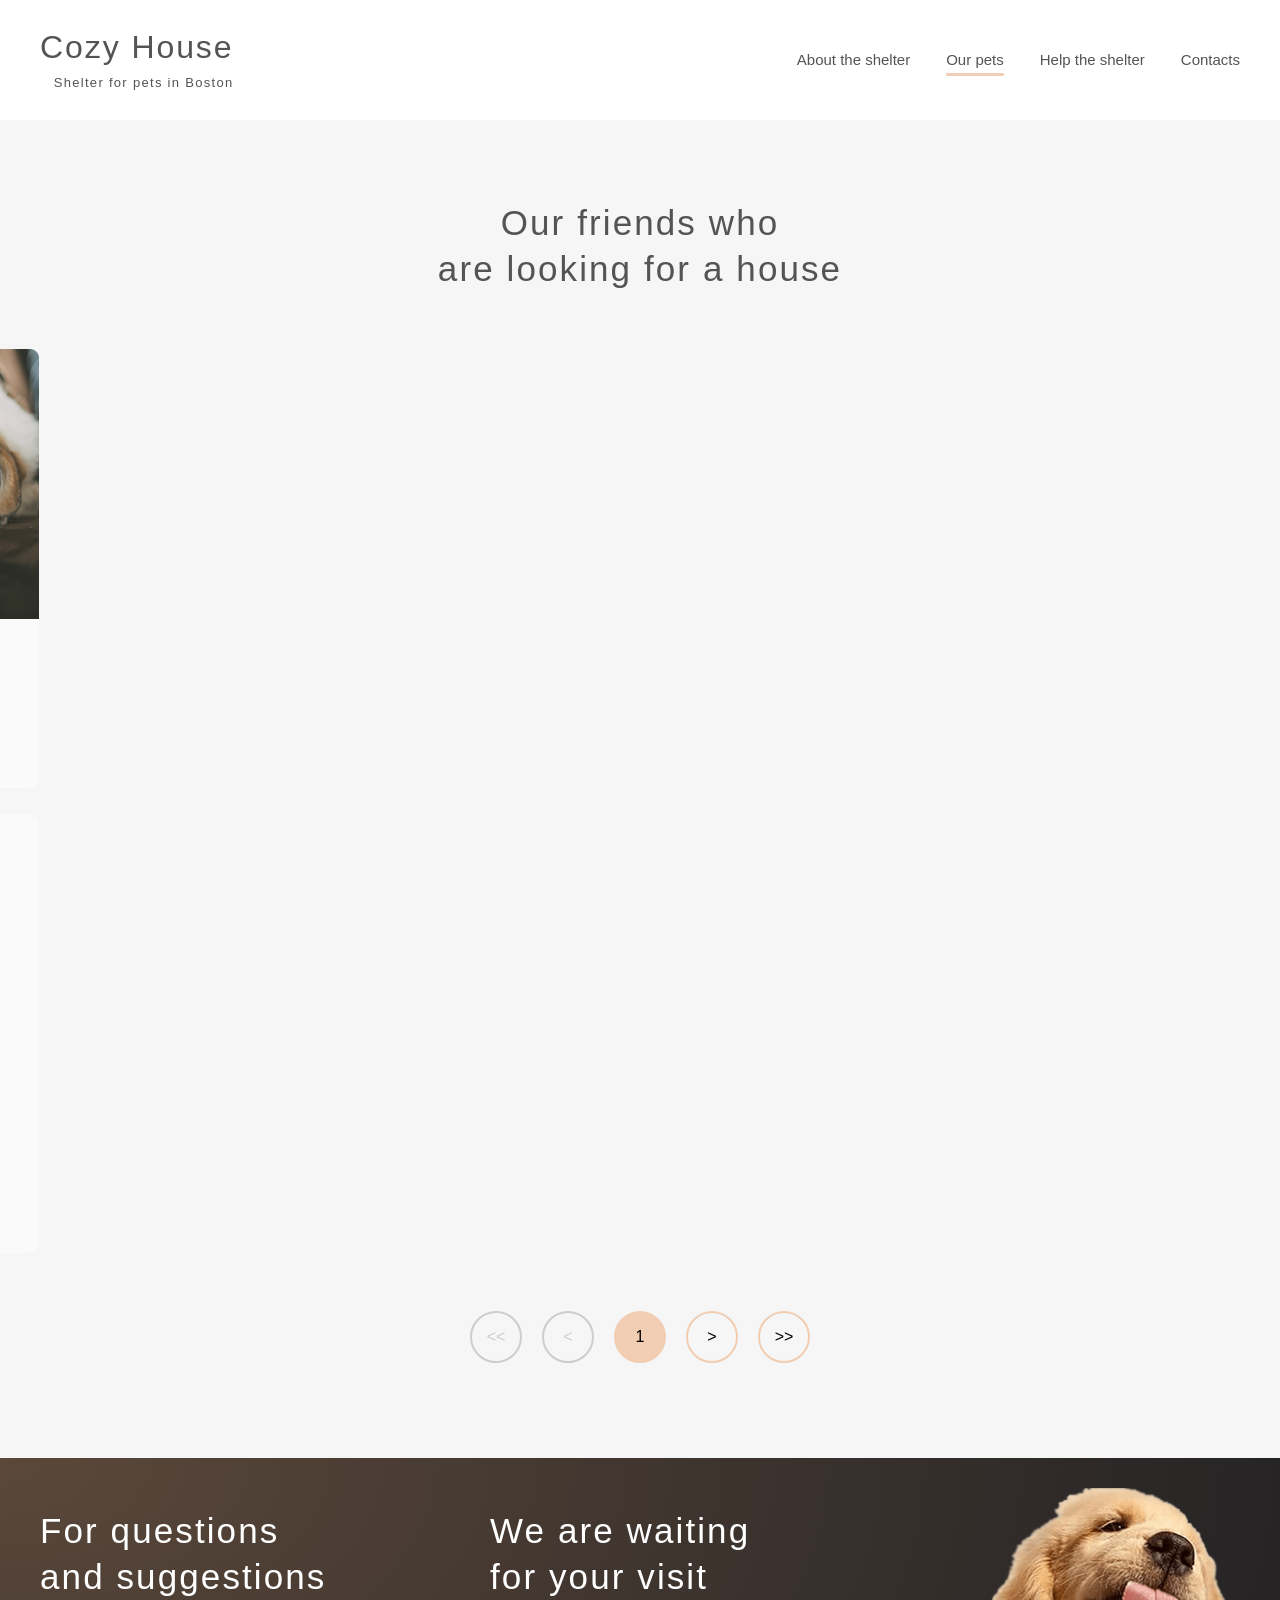
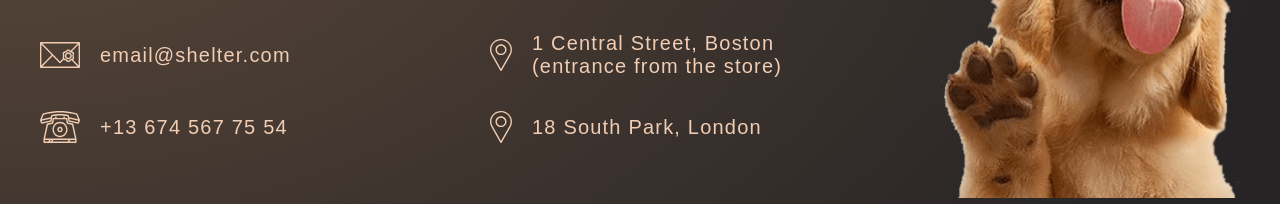
==== commit c987f426: "Merge pull request #3 from letmezep/shelter-part3 JS/FE Summer bootcamp 2026Q2 Task#4 Shelter: Part " ====
--- a/shelter/pets.html
+++ b/shelter/pets.html
@@ -28,10 +28,12 @@
                     <span></span>
                 </button>
                 <nav class="pets-nav">
-                    <a href="index.html">About the shelter</a>
-                    <a class="pets-active" href="pets.html">Our pets</a>
-                    <a href="index.html#our-help">Help the shelter</a>
-                    <a href="#contacts">Contacts</a>
+                    <ul class="nav__list">
+                        <li><a href="index.html">About the shelter</a></li>
+                        <li><a class="pets-active" href="pets.html">Our pets</a></li>
+                        <li><a href="index.html#our-help">Help the shelter</a></li>
+                        <li><a href="#contacts">Contacts</a></li>
+                    </ul>
                 </nav>
             </header>
         </div>
@@ -41,135 +43,25 @@
                 <h1 class="pets-h">Our friends who<br> are looking for a house</h1>
 
                 <div class="pets-wrapper">
-                    <div class="pet-card">
-                        <figure>
-                            <img src="./IMG/pets-card/pets-katrine.png" alt="Katrine">
-
-                            <figcaption>
-                                Katrine
-                            </figcaption>
-                        </figure>
-
-                        <button class="second-button">
-                            Learn more
-                        </button>
-                    </div>
-
-                    <div class="pet-card">
-                        <figure>
-                            <img src="./IMG/pets-card/pets-jennifer.png" alt="Jennifer">
-
-                            <figcaption>
-                                Jennifer
-                            </figcaption>
-                        </figure>
-
-                        <button class="second-button">
-                            Learn more
-                        </button>
-                    </div>
-
-                    <div class="pet-card">
-                        <figure>
-                            <img src="./IMG/pets-card/pets-woody.png" alt="Woody">
-
-                            <figcaption>
-                                Woody
-                            </figcaption>
-                        </figure>
-
-                        <button class="second-button">
-                            Learn more
-                        </button>
-                    </div>
-
-                    <div class="pet-card">
-                        <figure>
-                            <img src="./IMG/pets-card/pets-sophia.png" alt="Sophia">
-
-                            <figcaption>
-                                Sophia
-                            </figcaption>
-                        </figure>
-
-                        <button class="second-button">
-                            Learn more
-                        </button>
-                    </div>
-
-                    <div class="pet-card">
-                        <figure>
-                            <img src="./IMG/pets-card/pets-timmy.png" alt="Timmy">
-
-                            <figcaption>
-                                Timmy
-                            </figcaption>
-                        </figure>
-
-                        <button class="second-button">
-                            Learn more
-                        </button>
-                    </div>
-
-                    <div class="pet-card">
-                        <figure>
-                            <img src="./IMG/pets-card/pets-charly.png" alt="Charly">
-
-                            <figcaption>
-                                Charly
-                            </figcaption>
-                        </figure>
-
-                        <button class="second-button">
-                            Learn more
-                        </button>
-                    </div>
-
-                    <div class="pet-card">
-                        <figure>
-                            <img src="./IMG/pets-card/pets-scarlet.png" alt="Scarlett">
-
-                            <figcaption>
-                                Scarlett
-                            </figcaption>
-                        </figure>
-
-                        <button class="second-button">
-                            Learn more
-                        </button>
-                    </div>
-
-                    <div class="pet-card">
-                        <figure>
-                            <img src="./IMG/pets-card/pets-freddie.png" alt="Freddie">
-
-                            <figcaption>
-                                Freddie
-                            </figcaption>
-                        </figure>
-
-                        <button class="second-button">
-                            Learn more
-                        </button>
-                    </div>
 
                 </div>
 
+
                 <div class="our-pets__pagination">
-                    <div class="btn-first btn-inactive">
-                        <img src="./IMG/pagination/button_paginator_inactive_first.svg" alt="button first">
+                    <div class="btn-first pagination__btn btn-inactive">
+
                     </div>
-                    <div class="btn-prev btn-inactive">
-                        <img src="./IMG/pagination/button_paginator_inactive_previos.svg" alt="button previos">
+                    <div class="btn-prev pagination__btn btn-inactive">
+
                     </div>
-                    <div class="btn-active pagination__btn">
-                        <img src="./IMG/pagination/button_paginator_active.svg" alt="button active">
+                    <div class="btn-current btn-active pagination__btn">
+
                     </div>
                     <div class="btn-next pagination__btn">
-                        <img src="./IMG/pagination/button_paginator_next.svg" alt="button next">
+
                     </div>
                     <div class="btn-last pagination__btn">
-                        <img src="./IMG/pagination/button_paginator_last.svg" alt="button last">
+
                     </div>
                 </div>
             </div>
@@ -264,6 +156,35 @@
             </div>
         </footer>
     </div>
+    <div class="popup-overlay">
+        <div class="popup">
+
+            <button class="popup-close">
+                ✕
+            </button>
+
+            <img class="popup-image" src="" alt="pet">
+
+            <div class="popup-content">
+
+                <h2 class="popup-name"></h2>
+
+                <h4 class="popup-type"></h4>
+
+                <p class="popup-description"></p>
+
+                <ul class="popup-list">
+                    <li><b>Age:</b> <span class="popup-age"></span></li>
+                    <li><b>Inoculations:</b> <span class="popup-inoculations"></span></li>
+                    <li><b>Diseases:</b> <span class="popup-diseases"></span></li>
+                    <li><b>Parasites:</b> <span class="popup-parasites"></span></li>
+                </ul>
+
+            </div>
+
+        </div>
+    </div>
+    <script src="./index.js"></script>
 </body>
 
 </html>
--- a/shelter/style.css
+++ b/shelter/style.css
@@ -33,6 +33,10 @@
   line-height: 130%;
 }
 
+body.lock {
+  overflow: hidden;
+}
+
 .wrapper {
   width: 100%;
   margin-left: auto;
@@ -93,6 +97,10 @@
 button:hover {
   cursor: pointer;
   box-shadow: none;
+}
+
+.primary-button:hover,
+.second-button:hover {
   background: var(--color-primary-light);
 }
 
@@ -108,6 +116,8 @@
   cursor: pointer;
   position: relative;
   z-index: 10;
+
+  transition: transform 0.5s ease-in-out;
 }
 
 .burger-btn span,
@@ -231,8 +241,9 @@
   text-align: right;
 }
 
-nav {
-  display: flex;
+.nav__list {
+  display: flex;
+  list-style-type: none;
   gap: 36px;
   transition: transform 1s ease;
 }
@@ -390,17 +401,13 @@
 .slider-wrapper {
   width: 100%;
   overflow: hidden;
-  display: flex;
-  justify-content: center;
 }
 
 .slider-line {
-  width: 100%;
+  width: max-content;
   display: flex;
   gap: 90px;
   overflow: hidden;
-
-  transition: transform 1s linear;
 }
 
 .non-active {
@@ -410,6 +417,7 @@
 .pet-card {
   width: 270px;
   display: flex;
+  flex-shrink: 0;
   flex-direction: column;
   align-items: center;
   gap: 30px;
@@ -639,6 +647,16 @@
   column-gap: 38px;
   grid-template-columns: repeat(4, 1fr);
   grid-template-rows: repeat(2, 1fr);
+  position: relative;
+  transition: transform 0.8s ease;
+}
+
+.pets-wrapper.fade-out {
+  transform: translateX(-100%);
+}
+
+.pets-wrapper.fade-in {
+  transform: translateX(0);
 }
 
 .our-pets__pagination {
@@ -654,13 +672,40 @@
   padding-top: 30px;
 }
 
+.btn-current {
+  width: 52px;
+  height: 52px;
+
+  display: flex;
+  justify-content: center;
+  align-items: center;
+  border-radius: 50%;
+  background: var(--color-primary);
+}
+
+.pagination__btn {
+  width: 52px;
+  height: 52px;
+  display: flex;
+  justify-content: center;
+  align-items: center;
+  border-radius: 50%;
+  border: 2px solid var(--color-primary);
+}
+
+.btn-inactive {
+  color: var(--color-dark-s);
+  border: 2px solid var(--color-dark-s);
+}
+
+.btn-inactive:hover {
+  cursor: default;
+}
+
 @media screen and (max-width: 1278px) {
-  .slider-line .pet-card:last-child {
-    display: none;
-  }
-
   .slider-line {
     width: 100%;
+    will-change: transform;
     max-width: 700px;
     gap: calc(100% - 270px - 270px);
   }
@@ -836,18 +881,6 @@
     padding-right: 95px;
   }
 
-  /* .pets-wrapper {
-    overflow: hidden;
-    width: 100%;
-    max-width: 700px;
-    height: 1375px;
-    display: grid;
-    row-gap: 30px;
-    column-gap: calc(100% - 270px - 270px);
-    grid-template-columns: repeat(2, 1fr);
-    grid-template-rows: repeat(3, 1fr);
-  } */
-
   .our-pets__container {
     display: flex;
 
@@ -877,8 +910,38 @@
     display: flex;
   }
 
-  nav {
-    display: none;
+  .burger-btn.close {
+    transform: rotate(90deg);
+  }
+
+  .menu {
+    position: fixed;
+    right: -100%;
+    top: 0;
+    width: 320px;
+    height: 100vh;
+    transition: right 0.5s ease-in-out;
+    display: flex;
+    flex-direction: column;
+    align-items: center;
+    justify-content: center;
+    background: var(--color-dark-3xl);
+  }
+
+  .menu.open {
+    right: 0;
+  }
+
+  .nav__list {
+    display: flex;
+    flex-direction: column;
+    gap: 40px;
+    align-items: center;
+    justify-content: center;
+  }
+
+  nav a {
+    font-size: 32px;
   }
 
   .main-h1,
@@ -970,11 +1033,6 @@
   .slider-wrapper {
     grid-column: 1 / 3;
     grid-row: 1;
-    width: 100%;
-  }
-
-  .pet-card:last-child {
-    display: none;
   }
 
   .slider-line {
@@ -1181,3 +1239,131 @@
     padding-top: 30px;
   }
 }
+
+.popup-overlay {
+  position: fixed;
+  inset: 0;
+
+  display: flex;
+  justify-content: center;
+  align-items: center;
+
+  background: rgba(41, 41, 41, 0.6);
+
+  opacity: 0;
+  visibility: hidden;
+
+  transition: 0.5s;
+
+  z-index: 1000;
+}
+
+.popup-overlay.open {
+  opacity: 1;
+  visibility: visible;
+}
+
+.popup {
+  width: 900px;
+  height: 500px;
+  position: relative;
+  border-radius: 9px;
+
+  display: flex;
+  gap: 30px;
+  background: #fafafa;
+
+  padding: 20px;
+}
+
+.popup-image {
+  width: 55%;
+  border-radius: 9px;
+}
+
+.popup-name {
+  text-align: left;
+  color: #000;
+}
+
+.popup-content {
+  padding-top: 30px;
+  display: flex;
+  flex-direction: column;
+  gap: 30px;
+}
+
+.popup-list {
+  list-style-position: inside;
+  display: flex;
+  flex-direction: column;
+  gap: 10px;
+}
+
+.popup-list li::marker {
+  color: var(--color-primary);
+}
+
+.popup-close {
+  position: absolute;
+
+  top: -50px;
+  right: -50px;
+
+  width: 52px;
+  height: 52px;
+  border-radius: 50%;
+  border: 2px solid #f1cdb3;
+
+  background: white;
+  cursor: pointer;
+}
+
+.popup-type {
+  font-family: var(--font-family);
+  font-weight: 400;
+  font-size: 20px;
+  line-height: 115%;
+  letter-spacing: 0.06em;
+  color: #000;
+}
+
+.popup-description {
+  font-family: var(--font-family);
+  font-weight: 400;
+  font-size: 15px;
+  line-height: 110%;
+  letter-spacing: 0.06em;
+  color: #000;
+}
+
+@media (max-width: 1279px) {
+  .popup {
+    width: 630px;
+    height: 350px;
+  }
+
+  .popup-content {
+    padding-top: 5px;
+    gap: 10px;
+  }
+
+  .popup-image {
+    width: 350px;
+  }
+
+  .popup-description {
+    font-size: 13px;
+  }
+}
+
+@media (max-width: 767px) {
+  .popup {
+    width: 240px;
+    padding: 10px;
+  }
+
+  .popup-image {
+    display: none;
+  }
+}
